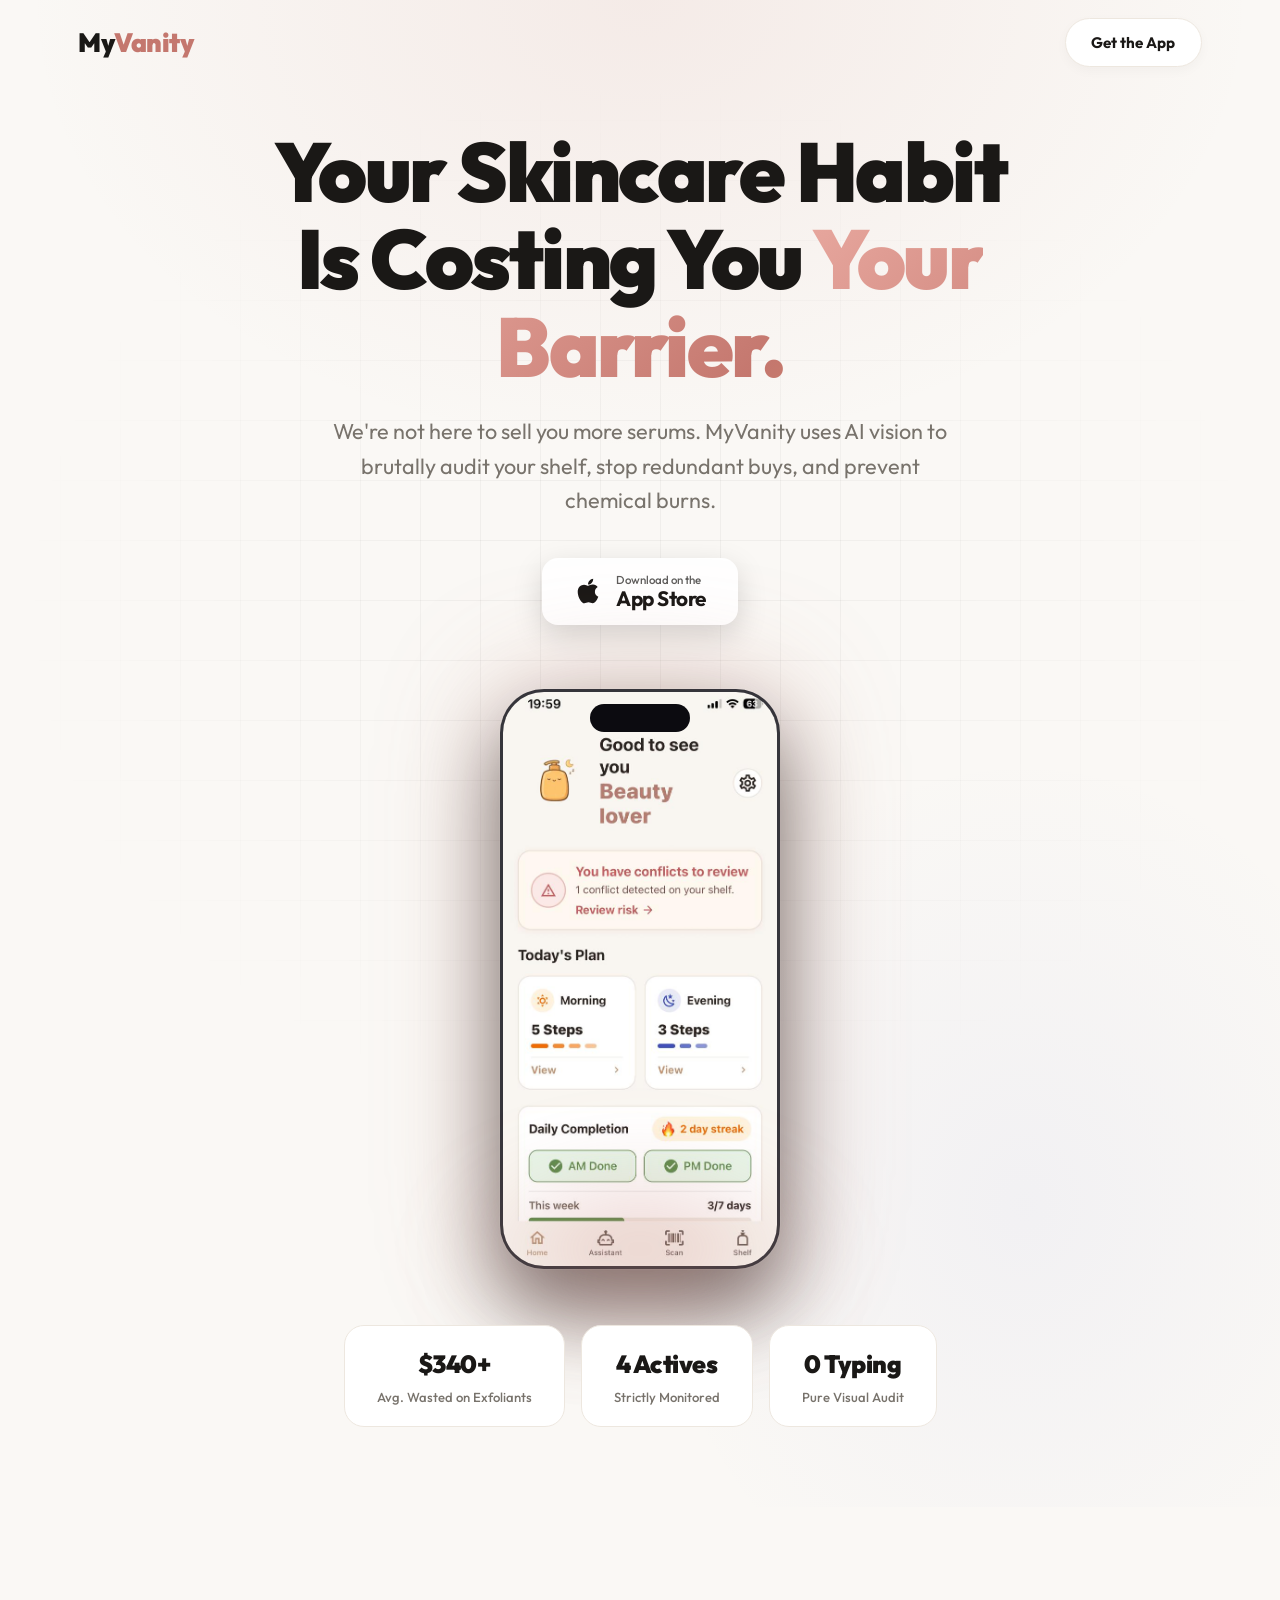
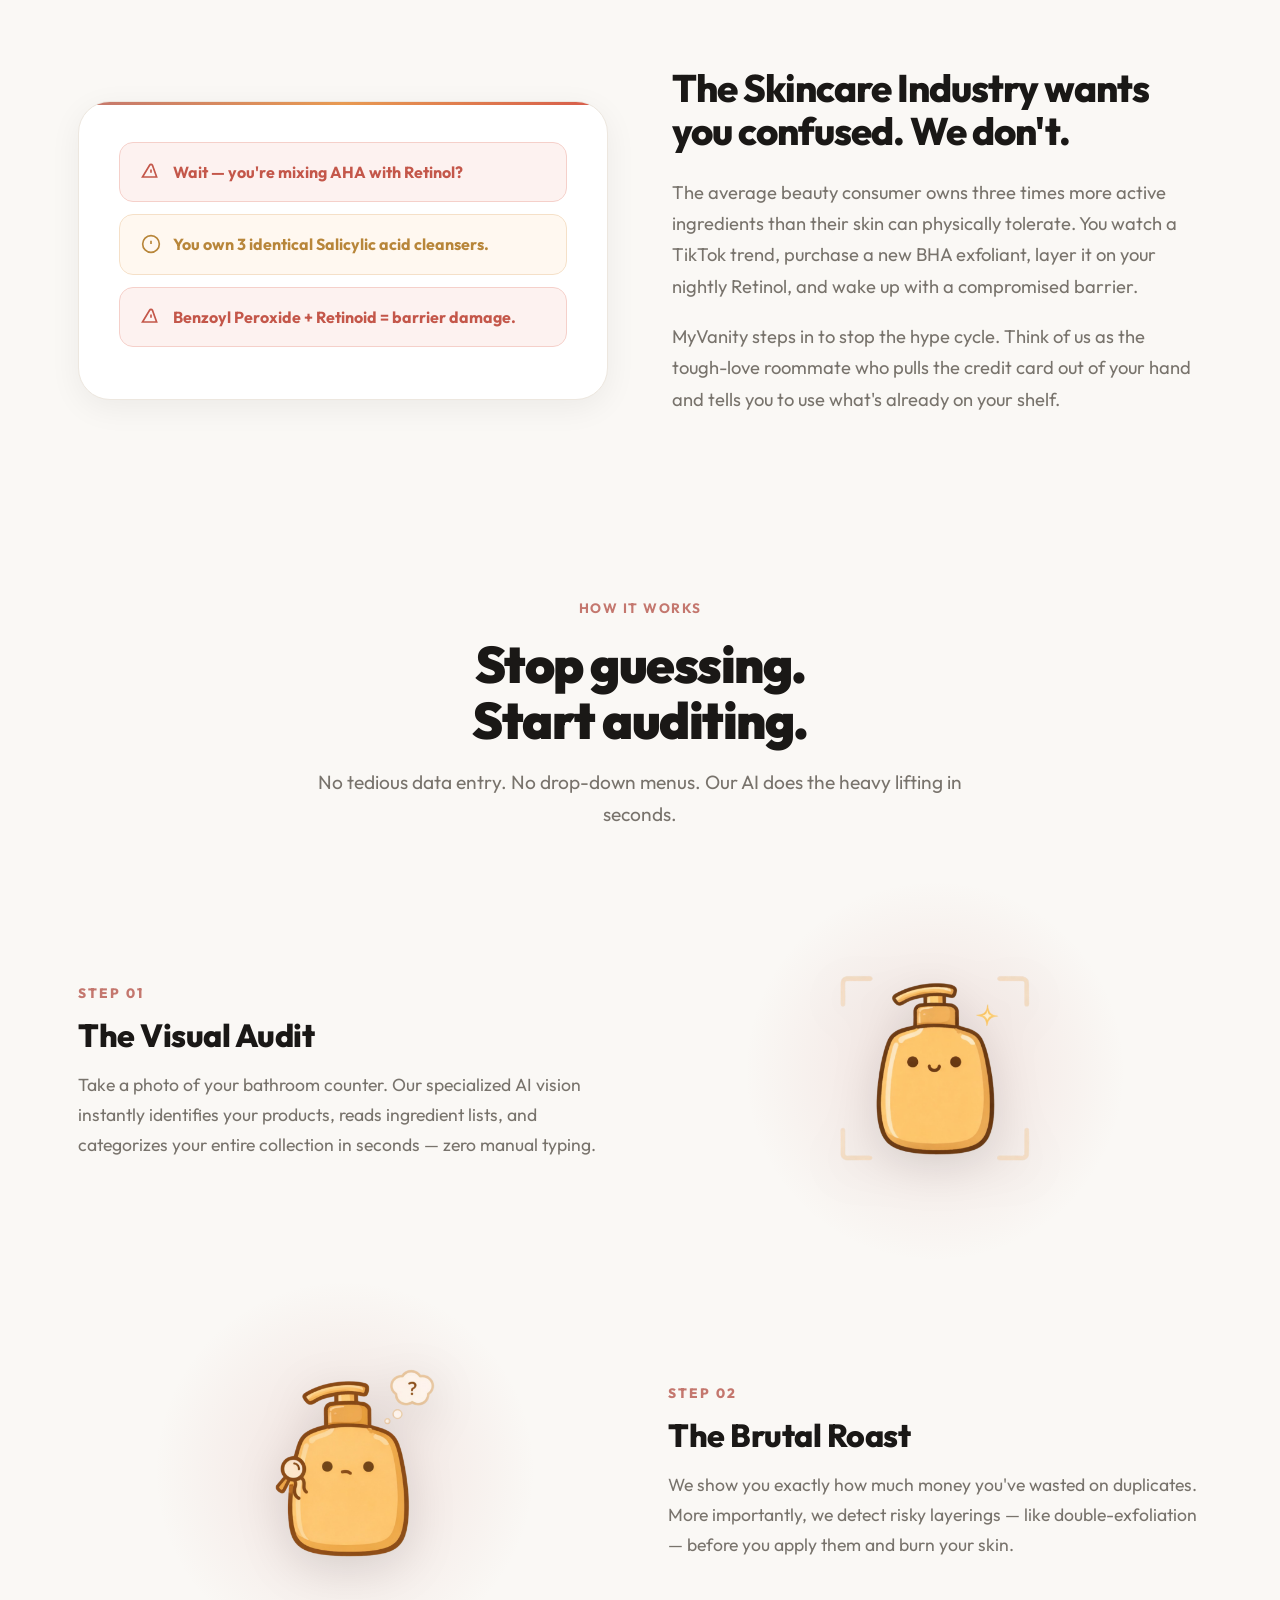
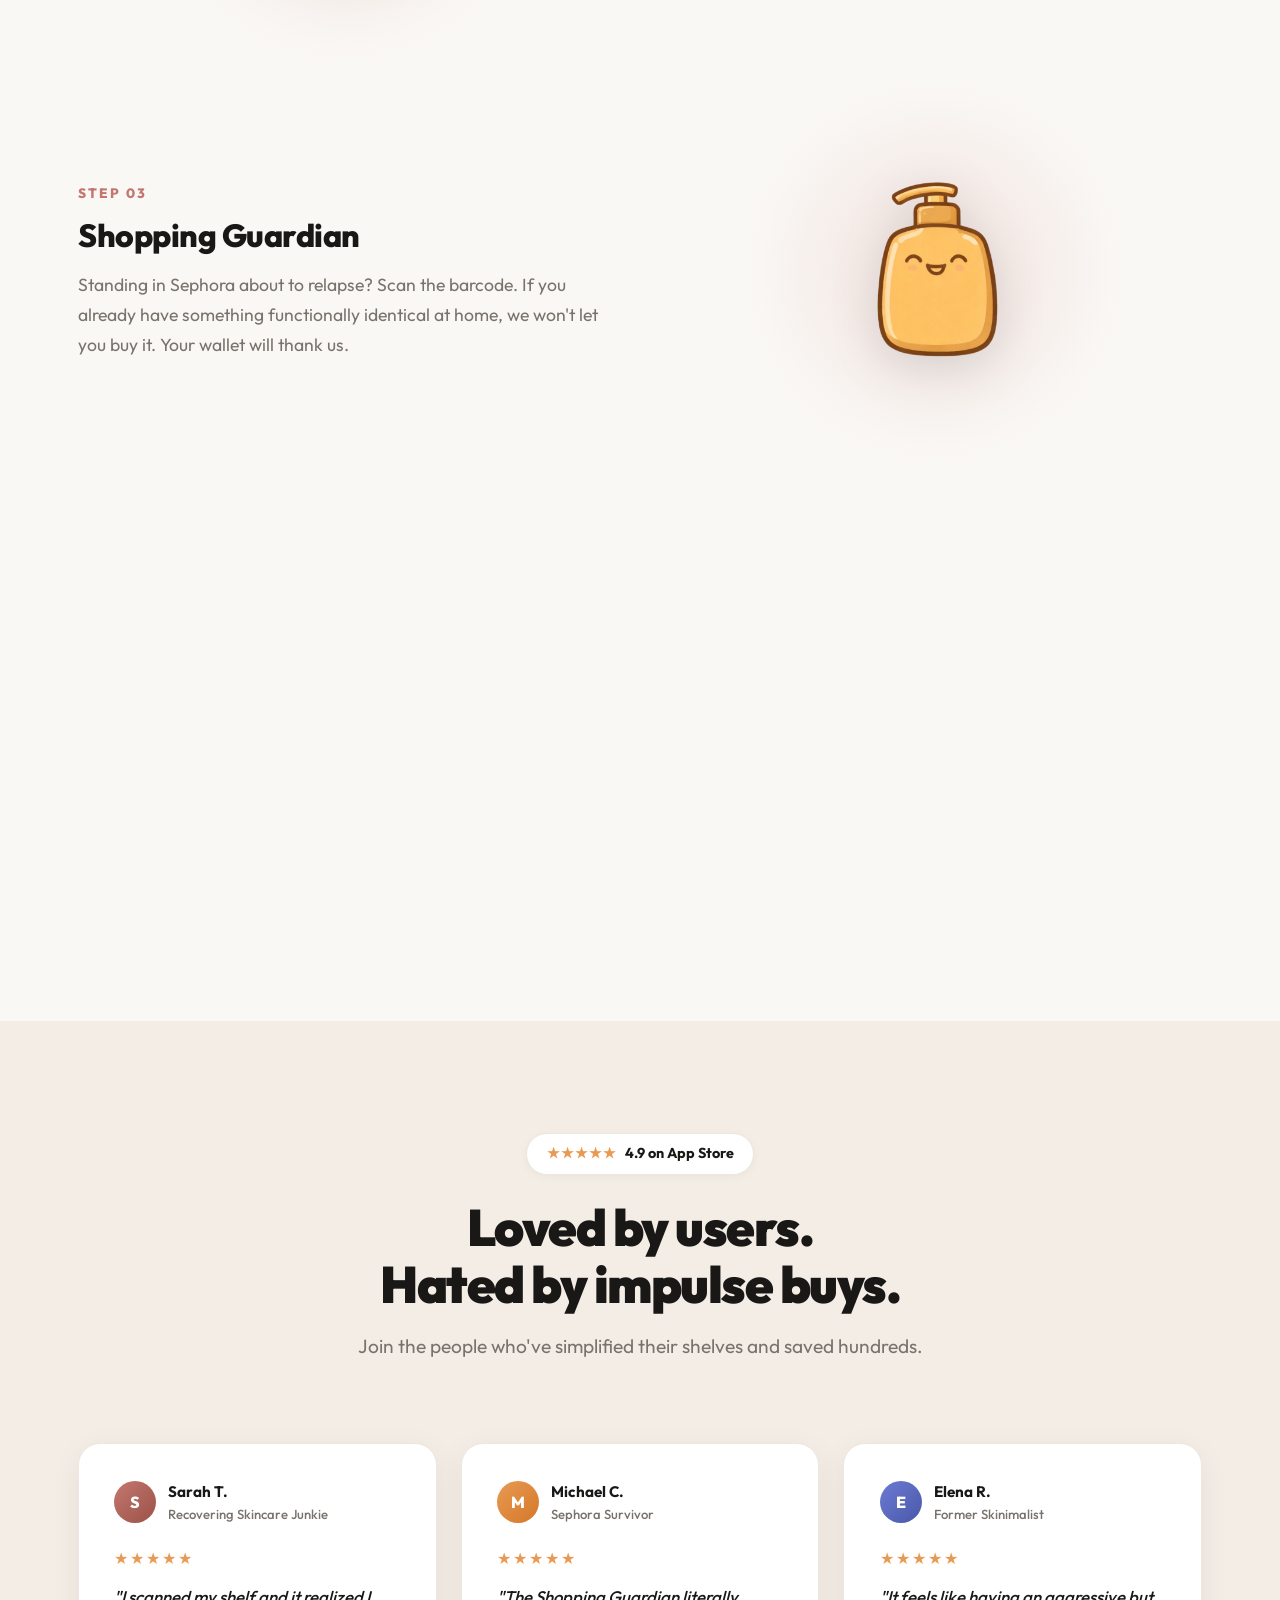
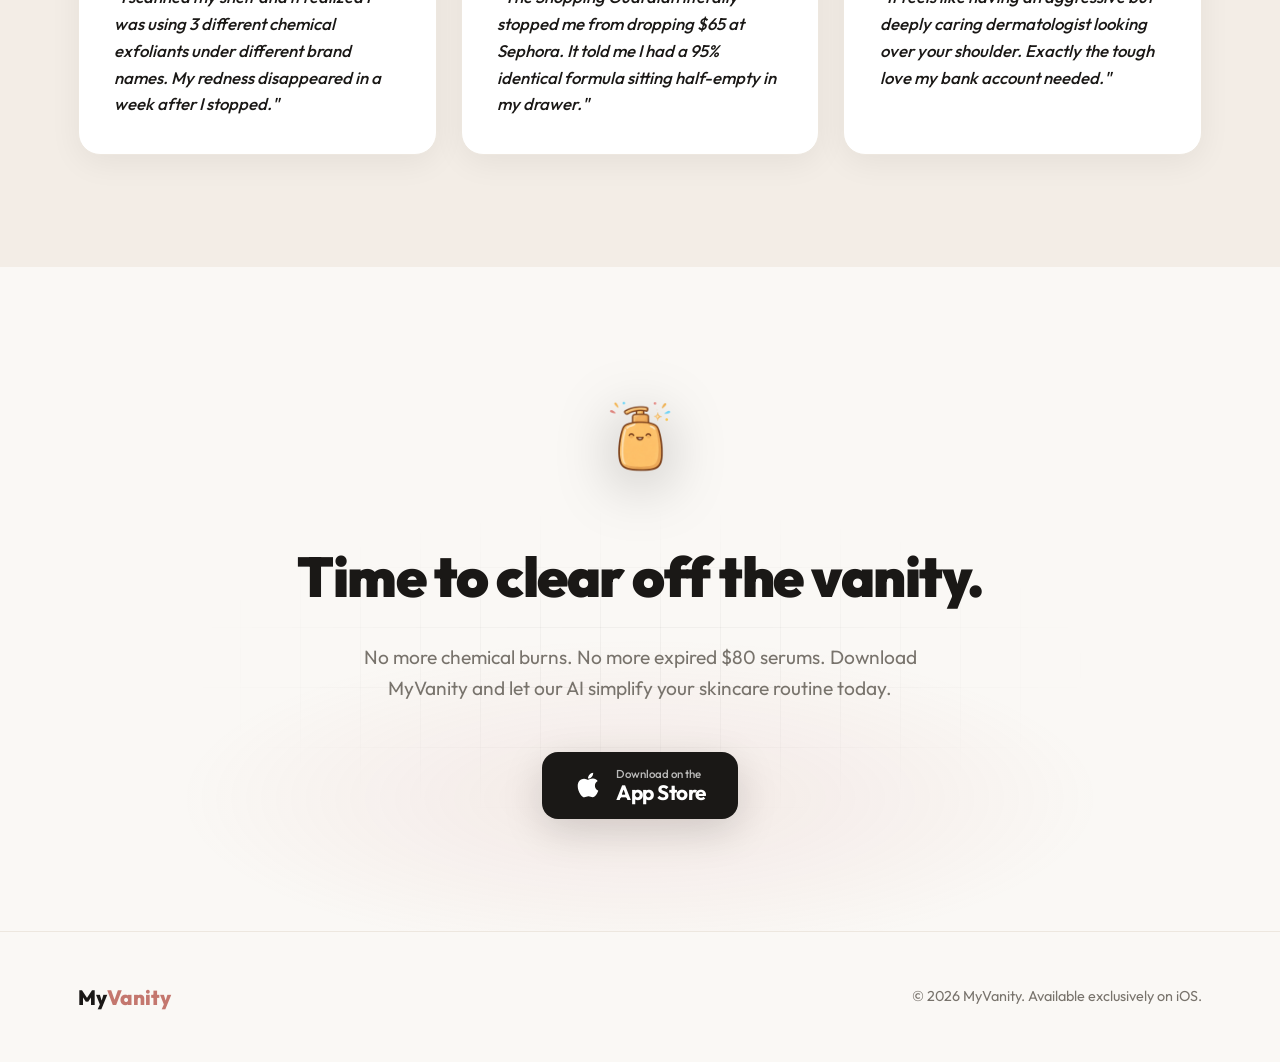
==== index.html @ e88c8fed "Initial landing page" ====
<!DOCTYPE html>
<html lang="en">

<head>
    <meta charset="UTF-8">
    <meta name="viewport" content="width=device-width, initial-scale=1.0">
    <title>MyVanity – Your Skincare Shelf Needs An Intervention</title>
    <meta name="description"
        content="MyVanity is the tough-love AI skincare assistant that audits your bathroom shelf, prevents risky chemical layering, and stops you from buying redundant products. Available on iOS.">

    <!-- Google Fonts -->
    <link rel="preconnect" href="https://fonts.googleapis.com">
    <link rel="preconnect" href="https://fonts.gstatic.com" crossorigin>
    <link href="https://fonts.googleapis.com/css2?family=Outfit:wght@400;500;600;700;800;900&display=swap"
        rel="stylesheet">

    <link rel="stylesheet" href="styles.css">
</head>

<body>

    <!-- ===== HEADER ===== -->
    <header id="site-header">
        <div class="container header-inner">
            <div class="logo">My<span>Vanity</span></div>
            <a href="#download" class="nav-cta">Get the App</a>
        </div>
    </header>

    <main>
        <!-- ===== HERO ===== -->
        <section class="hero-section" id="hero">
            <div class="container">
                <h1 class="hero-headline reveal reveal-delay-1">
                    Your Skincare Habit<br>Is Costing You <span class="gradient-text">Your Barrier.</span>
                </h1>

                <p class="hero-sub reveal reveal-delay-2">
                    We're not here to sell you more serums. MyVanity uses AI vision to brutally audit your shelf, stop
                    redundant buys, and prevent chemical burns.
                </p>

                <div class="reveal reveal-delay-3">
                    <a href="#download" class="app-store-btn" id="hero-download-btn">
                        <svg viewBox="0 0 384 512" width="28" height="28" xmlns="http://www.w3.org/2000/svg">
                            <path fill="currentColor"
                                d="M318.7 268.7c-.2-36.7 16.4-64.4 50-84.8-18.8-26.9-47.2-41.7-84.7-44.6-35.5-2.8-74.3 20.7-88.5 20.7-15 0-49.4-19.7-76.4-19.7C63.3 141.2 4 184.8 4 273.5q0 39.3 14.4 81.2c12.8 36.7 59 126.7 107.2 125.2 25.2-.6 43-17.9 75.8-17.9 31.8 0 48.3 17.9 76.4 17.9 48.6-.7 90.4-82.5 102.6-119.3-65.2-30.7-61.7-90-61.7-91.9zm-56.6-164.2c27.3-32.4 24.8-61.9 24-72.5-24.1 1.4-52 16.4-67.9 34.9-17.5 19.8-27.8 44.3-25.6 71.9 26.1 2 49.9-11.4 69.5-34.3z" />
                        </svg>
                        <div class="btn-text">
                            <span class="small">Download on the</span>
                            <span class="large">App Store</span>
                        </div>
                    </a>
                </div>

                <!-- Phone Mockup -->
                <div class="hero-visual reveal reveal-delay-4">
                    <div class="phone-mockup" style="padding:0; border-radius:44px; overflow:hidden;">
                        <img src="UI.png" alt="MyVanity App Screenshot"
                            style="width: 100%; height: 100%; object-fit: cover; display: block;">
                    </div>

                    <div class="phone-glow"></div>
                </div>

                <!-- Stats -->
                <div class="hero-stats">
                    <div class="stat-pill reveal">
                        <span class="stat-num" data-count="340">$0</span>
                        <span class="stat-label">Avg. Wasted on Exfoliants</span>
                    </div>
                    <div class="stat-pill reveal reveal-delay-1">
                        <span class="stat-num">4 Actives</span>
                        <span class="stat-label">Strictly Monitored</span>
                    </div>
                    <div class="stat-pill reveal reveal-delay-2">
                        <span class="stat-num">0 Typing</span>
                        <span class="stat-label">Pure Visual Audit</span>
                    </div>
                </div>
            </div>
        </section>

        <!-- ===== PROBLEM ===== -->
        <section class="problem-section">
            <div class="container">
                <div class="problem-grid">
                    <div class="problem-visual reveal">
                        <div class="conflict-alert danger">
                            <svg viewBox="0 0 24 24" width="20" height="20" fill="none" stroke="currentColor"
                                stroke-width="2">
                                <path d="M10.29 3.86L1.82 18h16.94L13.71 3.86a2 2 0 0 0-3.42 0z"></path>
                                <line x1="12" y1="9" x2="12" y2="13"></line>
                                <line x1="12" y1="17" x2="12.01" y2="17"></line>
                            </svg>
                            Wait — you're mixing AHA with Retinol?
                        </div>
                        <div class="conflict-alert warning">
                            <svg viewBox="0 0 24 24" width="20" height="20" fill="none" stroke="currentColor"
                                stroke-width="2">
                                <circle cx="12" cy="12" r="10"></circle>
                                <line x1="12" y1="8" x2="12" y2="12"></line>
                                <line x1="12" y1="16" x2="12.01" y2="16"></line>
                            </svg>
                            You own 3 identical Salicylic acid cleansers.
                        </div>
                        <div class="conflict-alert danger">
                            <svg viewBox="0 0 24 24" width="20" height="20" fill="none" stroke="currentColor"
                                stroke-width="2">
                                <path d="M10.29 3.86L1.82 18h16.94L13.71 3.86a2 2 0 0 0-3.42 0z"></path>
                                <line x1="12" y1="9" x2="12" y2="13"></line>
                                <line x1="12" y1="17" x2="12.01" y2="17"></line>
                            </svg>
                            Benzoyl Peroxide + Retinoid = barrier damage.
                        </div>

                    </div>
                    <div class="problem-text reveal reveal-delay-1">
                        <h3>The Skincare Industry wants you confused. We don't.</h3>
                        <p>The average beauty consumer owns three times more active ingredients than their skin can
                            physically tolerate. You watch a TikTok trend, purchase a new BHA exfoliant, layer it on
                            your nightly Retinol, and wake up with a compromised barrier.</p>
                        <p>MyVanity steps in to stop the hype cycle. Think of us as the tough-love roommate who pulls
                            the credit card out of your hand and tells you to use what's already on your shelf.</p>
                    </div>
                </div>
            </div>
        </section>

        <!-- ===== FEATURES ===== -->
        <section class="features-section" id="features">
            <div class="container">
                <div class="section-header reveal">
                    <div class="section-label">How It Works</div>
                    <h2 class="section-title">Stop guessing.<br>Start auditing.</h2>
                    <p class="section-subtitle">No tedious data entry. No drop-down menus. Our AI does the heavy lifting
                        in seconds.</p>
                </div>

                <!-- Feature 1 -->
                <div class="feature-row reveal">
                    <div class="feature-text">
                        <div class="feature-step">Step 01</div>
                        <h3 class="feature-title">The Visual Audit</h3>
                        <p class="feature-desc">Take a photo of your bathroom counter. Our specialized AI vision
                            instantly identifies your products, reads ingredient lists, and categorizes your entire
                            collection in seconds — zero manual typing.</p>
                    </div>
                    <div class="feature-visual">
                        <div class="feature-img-wrap">
                            <img src="bottle_scan.png" alt="Scanning products">
                        </div>
                    </div>
                </div>

                <!-- Feature 2 -->
                <div class="feature-row reverse reveal">
                    <div class="feature-text">
                        <div class="feature-step">Step 02</div>
                        <h3 class="feature-title">The Brutal Roast</h3>
                        <p class="feature-desc">We show you exactly how much money you've wasted on duplicates. More
                            importantly, we detect risky layerings — like double-exfoliation — before you apply them and
                            burn your skin.</p>
                    </div>
                    <div class="feature-visual">
                        <div class="feature-img-wrap">
                            <img src="bottle_thinking.png" alt="Shelf analysis">
                        </div>
                    </div>
                </div>

                <!-- Feature 3 -->
                <div class="feature-row reveal">
                    <div class="feature-text">
                        <div class="feature-step">Step 03</div>
                        <h3 class="feature-title">Shopping Guardian</h3>
                        <p class="feature-desc">Standing in Sephora about to relapse? Scan the barcode. If you already
                            have something functionally identical at home, we won't let you buy it. Your wallet will
                            thank us.</p>
                    </div>
                    <div class="feature-visual">
                        <div class="feature-img-wrap">
                            <img src="bottle_success.png" alt="Smart shopping">
                        </div>
                    </div>
                </div>
            </div>
        </section>

        <!-- ===== RISK ENGINE ===== -->
        <section class="risk-section">
            <div class="container risk-inner">
                <div class="risk-layout">
                    <div class="risk-text reveal">
                        <div class="section-label" style="color:var(--accent-light)">V1 Risk Engine</div>
                        <h2>We track the actives that actually matter.</h2>
                        <p>Most skincare apps try to track everything. We focus on the four high-risk categories that
                            carry real consequences when misused.</p>
                    </div>
                    <div class="reveal reveal-delay-1">
                        <ul class="risk-list">
                            <li><span class="dot retinoid"></span> Retinoids (The Gold Standard)</li>
                            <li><span class="dot aha"></span> AHA (Alpha Hydroxy Acids)</li>
                            <li><span class="dot bha"></span> BHA (Beta Hydroxy Acids)</li>
                            <li><span class="dot bp"></span> Benzoyl Peroxide</li>
                        </ul>
                    </div>
                </div>
            </div>
        </section>

        <!-- ===== SOCIAL PROOF ===== -->
        <section class="proof-section">
            <div class="container">
                <div class="section-header reveal">
                    <div class="rating-badge">
                        <span class="stars">★★★★★</span>
                        <span>4.9 on App Store</span>
                    </div>
                    <h2 class="section-title">Loved by users.<br>Hated by impulse buys.</h2>
                    <p class="section-subtitle">Join the people who've simplified their shelves and saved hundreds.</p>
                </div>
                <div class="review-grid">
                    <div class="review-card reveal">
                        <div class="review-header">
                            <div class="review-avatar"
                                style="background:linear-gradient(135deg, var(--color-retinoid), var(--accent-dark))">S
                            </div>
                            <div class="review-meta">
                                <span class="review-author">Sarah T.</span>
                                <span class="review-handle">Recovering Skincare Junkie</span>
                            </div>
                        </div>
                        <div class="review-stars">★★★★★</div>
                        <p class="review-text">"I scanned my shelf and it realized I was using 3 different chemical
                            exfoliants under different brand names. My redness disappeared in a week after I stopped."
                        </p>
                    </div>
                    <div class="review-card reveal reveal-delay-1">
                        <div class="review-header">
                            <div class="review-avatar"
                                style="background:linear-gradient(135deg, var(--color-aha), #D4782A)">M</div>
                            <div class="review-meta">
                                <span class="review-author">Michael C.</span>
                                <span class="review-handle">Sephora Survivor</span>
                            </div>
                        </div>
                        <div class="review-stars">★★★★★</div>
                        <p class="review-text">"The Shopping Guardian literally stopped me from dropping $65 at Sephora.
                            It told me I had a 95% identical formula sitting half-empty in my drawer."</p>
                    </div>
                    <div class="review-card reveal reveal-delay-2">
                        <div class="review-header">
                            <div class="review-avatar"
                                style="background:linear-gradient(135deg, var(--color-bha), #4A58A8)">E</div>
                            <div class="review-meta">
                                <span class="review-author">Elena R.</span>
                                <span class="review-handle">Former Skinimalist</span>
                            </div>
                        </div>
                        <div class="review-stars">★★★★★</div>
                        <p class="review-text">"It feels like having an aggressive but deeply caring dermatologist
                            looking over your shoulder. Exactly the tough love my bank account needed."</p>
                    </div>
                </div>
            </div>
        </section>

        <!-- ===== CTA ===== -->
        <section class="cta-section" id="download">
            <div class="container">
                <img src="bottle_celebration.png" alt="Celebrating mascot" class="cta-mascot reveal">

                <h2 class="cta-headline reveal reveal-delay-1">Time to clear off the vanity.</h2>
                <p class="cta-sub reveal reveal-delay-2">No more chemical burns. No more expired $80 serums. Download
                    MyVanity and let our AI simplify your skincare routine today.</p>

                <div class="cta-btn-wrap reveal reveal-delay-3">
                    <a href="#" class="app-store-btn cta-btn" id="cta-download-btn">
                        <svg viewBox="0 0 384 512" width="28" height="28" xmlns="http://www.w3.org/2000/svg">
                            <path fill="currentColor"
                                d="M318.7 268.7c-.2-36.7 16.4-64.4 50-84.8-18.8-26.9-47.2-41.7-84.7-44.6-35.5-2.8-74.3 20.7-88.5 20.7-15 0-49.4-19.7-76.4-19.7C63.3 141.2 4 184.8 4 273.5q0 39.3 14.4 81.2c12.8 36.7 59 126.7 107.2 125.2 25.2-.6 43-17.9 75.8-17.9 31.8 0 48.3 17.9 76.4 17.9 48.6-.7 90.4-82.5 102.6-119.3-65.2-30.7-61.7-90-61.7-91.9zm-56.6-164.2c27.3-32.4 24.8-61.9 24-72.5-24.1 1.4-52 16.4-67.9 34.9-17.5 19.8-27.8 44.3-25.6 71.9 26.1 2 49.9-11.4 69.5-34.3z" />
                        </svg>
                        <div class="btn-text">
                            <span class="small">Download on the</span>
                            <span class="large">App Store</span>
                        </div>
                    </a>
                </div>
            </div>
        </section>
    </main>

    <!-- ===== FOOTER ===== -->
    <footer>
        <div class="container footer-inner">
            <div class="footer-logo">My<span>Vanity</span></div>
            <p class="copyright">© 2026 MyVanity. Available exclusively on iOS.</p>
        </div>
    </footer>

    <script src="script.js"></script>
</body>

</html>
---- styles.css ----
/* ===================================================
   MyVanity Landing Page — Premium Redesign
   =================================================== */

/* ---------- Design Tokens ---------- */
:root {
    /* Light hero palette */
    --hero-bg: #FAF8F5;
    --hero-surface: #FFFFFF;
    --hero-border: #EDE7DF;
    --hero-text: #1A1816;
    --hero-muted: #78736C;

    /* Light content palette */
    --bg-light: #FAF8F5;
    --bg-warm: #F3EDE6;
    --surface: #FFFFFF;
    --surface-border: #EDE7DF;
    --surface-shadow: 0 8px 32px rgba(0,0,0,0.06);

    /* Text */
    --text-primary: #1A1816;
    --text-secondary: #78736C;

    /* Accent */
    --accent: #C4776E;
    --accent-light: #E8A89F;
    --accent-dark: #9A5249;
    --accent-glow: rgba(196,119,110,0.35);

    /* Active ingredient colors */
    --color-retinoid: #C4776E;
    --color-aha: #E89A52;
    --color-bha: #6C7BD4;
    --color-bp: #D65A4A;

    /* Type */
    --font: 'Outfit', -apple-system, BlinkMacSystemFont, sans-serif;
    --radius-sm: 14px;
    --radius-md: 22px;
    --radius-lg: 32px;
    --radius-xl: 40px;
}

/* ---------- Reset ---------- */
*,*::before,*::after { margin:0; padding:0; box-sizing:border-box; }

html { scroll-behavior: smooth; }

body {
    font-family: var(--font);
    color: var(--text-primary);
    line-height: 1.65;
    overflow-x: hidden;
    -webkit-font-smoothing: antialiased;
    -moz-osx-font-smoothing: grayscale;
    background: var(--hero-bg);
}

img { display:block; max-width:100%; }
a { text-decoration:none; color:inherit; }

.container {
    max-width: 1220px;
    margin: 0 auto;
    padding: 0 clamp(1.25rem, 4vw, 3rem);
}

/* ---------- Scroll-reveal utility ---------- */
.reveal {
    opacity: 0;
    transform: translateY(40px);
    transition: opacity 0.8s cubic-bezier(.16,1,.3,1), transform 0.8s cubic-bezier(.16,1,.3,1);
}
.reveal.visible {
    opacity: 1;
    transform: translateY(0);
}
.reveal-delay-1 { transition-delay: .1s; }
.reveal-delay-2 { transition-delay: .2s; }
.reveal-delay-3 { transition-delay: .3s; }
.reveal-delay-4 { transition-delay: .4s; }

/* ===================================================
   HEADER
   =================================================== */
header {
    position: fixed;
    top: 0; left: 0; width: 100%;
    z-index: 200;
    padding: 1.1rem 0;
    transition: background .4s ease, border-color .4s ease, box-shadow .4s ease;
    border-bottom: 1px solid transparent;
}
header.scrolled {
    background: rgba(250, 248, 245, 0.85);
    backdrop-filter: blur(18px) saturate(1.4);
    -webkit-backdrop-filter: blur(18px) saturate(1.4);
    border-bottom-color: var(--surface-border);
    box-shadow: 0 4px 30px rgba(0,0,0,0.05);
}
.header-inner {
    display: flex;
    justify-content: space-between;
    align-items: center;
}
.logo {
    font-size: 1.65rem;
    font-weight: 900;
    letter-spacing: -0.5px;
    color: var(--text-primary);
}
.logo span { color: var(--accent); }

.nav-cta {
    display: inline-flex;
    align-items: center;
    gap: 8px;
    padding: .7rem 1.6rem;
    border-radius: 30px;
    font-weight: 700;
    font-size: .95rem;
    background: #fff;
    border: 1px solid var(--surface-border);
    color: var(--text-primary);
    box-shadow: 0 4px 12px rgba(0,0,0,0.03);
    transition: all .3s ease;
}
.nav-cta:hover {
    background: var(--text-primary);
    border-color: var(--text-primary);
    transform: translateY(-2px);
    box-shadow: 0 8px 24px rgba(0,0,0,0.1);
    color: #fff;
}

/* ===================================================
   HERO
   =================================================== */
.hero-section {
    position: relative;
    min-height: 100vh;
    display: flex;
    flex-direction: column;
    align-items: center;
    justify-content: center;
    padding: 8rem 0 5rem;
    background:
        radial-gradient(ellipse 80% 50% at 50% 0%, rgba(196,119,110,0.10) 0%, transparent 60%),
        radial-gradient(ellipse 60% 60% at 80% 80%, rgba(108,123,212,0.06) 0%, transparent 50%),
        var(--hero-bg);
    overflow: hidden;
    text-align: center;
}

/* Subtle grid background */
.hero-section::before {
    content: '';
    position: absolute;
    inset: 0;
    background-image:
        linear-gradient(rgba(0,0,0,0.04) 1px, transparent 1px),
        linear-gradient(90deg, rgba(0,0,0,0.04) 1px, transparent 1px);
    background-size: 60px 60px;
    mask-image: radial-gradient(ellipse 70% 50% at 50% 40%, black 20%, transparent 70%);
    -webkit-mask-image: radial-gradient(ellipse 70% 50% at 50% 40%, black 20%, transparent 70%);
    pointer-events: none;
}

.hero-badge {
    display: inline-flex;
    align-items: center;
    gap: 8px;
    padding: .55rem 1.3rem;
    border-radius: 30px;
    font-size: .88rem;
    font-weight: 700;
    color: var(--accent-light);
    background: rgba(196,119,110,0.10);
    border: 1px solid rgba(196,119,110,0.18);
    margin-bottom: 2rem;
}
.hero-badge svg { flex-shrink: 0; }

.hero-headline {
    font-size: clamp(3rem, 6.5vw, 5.5rem);
    font-weight: 900;
    line-height: 1.05;
    letter-spacing: -2.5px;
    color: var(--hero-text);
    margin-bottom: 1.5rem;
    max-width: 800px;
    margin-inline: auto;
}

.gradient-text {
    background: linear-gradient(135deg, var(--accent-light) 0%, var(--accent) 50%, var(--color-aha) 100%);
    background-size: 200% auto;
    -webkit-background-clip: text;
    background-clip: text;
    -webkit-text-fill-color: transparent;
    animation: shimmer 4s ease-in-out infinite;
}
@keyframes shimmer {
    0%,100% { background-position: 0% center; }
    50% { background-position: 100% center; }
}

.hero-sub {
    font-size: clamp(1.1rem, 1.8vw, 1.35rem);
    color: var(--hero-muted);
    max-width: 620px;
    margin: 0 auto 2.5rem;
    line-height: 1.6;
}

/* App Store button */
.app-store-btn {
    display: inline-flex;
    align-items: center;
    gap: 14px;
    padding: 1rem 2rem;
    border-radius: 16px;
    font-family: var(--font);
    background: #fff;
    color: var(--text-primary);
    box-shadow: 0 10px 30px rgba(0,0,0,0.15);
    transition: all .35s cubic-bezier(.16,1,.3,1);
    position: relative;
    overflow: hidden;
}
.app-store-btn::after {
    content: '';
    position: absolute;
    inset: 0;
    background: linear-gradient(135deg, var(--accent), var(--accent-dark));
    opacity: 0;
    transition: opacity .35s ease;
    border-radius: inherit;
}
.app-store-btn:hover {
    transform: translateY(-3px) scale(1.03);
    box-shadow: 0 16px 40px rgba(196,119,110,0.3);
    color: #fff;
}
.app-store-btn:hover::after { opacity:1; }
.app-store-btn svg,
.app-store-btn .btn-text { position:relative; z-index:1; }
.app-store-btn:hover svg { color:#fff; }

.btn-text {
    display: flex;
    flex-direction: column;
    text-align: left;
}
.btn-text .small {
    font-size: .72rem;
    line-height: 1;
    margin-bottom: 3px;
    font-weight: 500;
    opacity: .7;
}
.btn-text .large {
    font-size: 1.3rem;
    font-weight: 700;
    line-height: 1;
    letter-spacing: -0.5px;
}

/* Hero phone mockup */
.hero-visual {
    position: relative;
    margin-top: 4rem;
    display: flex;
    justify-content: center;
}
.phone-mockup {
    width: 280px;
    height: 580px;
    border-radius: 44px;
    background: #1a1920;
    border: 3px solid rgba(255,255,255,0.12);
    box-shadow:
        0 0 0 1px rgba(255,255,255,0.06),
        0 40px 80px rgba(0,0,0,0.5),
        0 0 120px var(--accent-glow);
    position: relative;
    overflow: hidden;
    display: flex;
    align-items: center;
    justify-content: center;
}
.phone-mockup::before {
    content: '';
    position: absolute;
    top: 12px;
    left: 50%;
    transform: translateX(-50%);
    width: 100px;
    height: 28px;
    border-radius: 20px;
    background: #0C0B10;
    z-index: 10;
}
.phone-screen {
    width: 100%;
    height: 100%;
    border-radius: 41px;
    padding: 50px 18px 20px;
    background: linear-gradient(180deg, #1C1A22 0%, #12111A 100%);
    display: flex;
    flex-direction: column;
    align-items: center;
    gap: 14px;
}
.phone-screen-title {
    color: #fff;
    font-size: .82rem;
    font-weight: 700;
    opacity: .8;
    letter-spacing: .5px;
}
.phone-product-list {
    width: 100%;
    display: flex;
    flex-direction: column;
    gap: 8px;
}
.phone-product-item {
    display: flex;
    align-items: center;
    gap: 10px;
    padding: 10px 12px;
    border-radius: 12px;
    background: rgba(255,255,255,0.05);
    border: 1px solid rgba(255,255,255,0.06);
}
.phone-dot {
    width: 10px;
    height: 10px;
    border-radius: 50%;
    flex-shrink: 0;
}
.phone-product-name {
    font-size: .72rem;
    color: rgba(255,255,255,.7);
    font-weight: 500;
}
.phone-product-tag {
    margin-left: auto;
    font-size: .62rem;
    padding: 3px 8px;
    border-radius: 6px;
    font-weight: 700;
    text-transform: uppercase;
    letter-spacing: .5px;
}
.tag-danger {
    background: rgba(214,90,74,0.15);
    color: #F07060;
}
.tag-warning {
    background: rgba(232,154,82,0.15);
    color: #E89A52;
}
.tag-safe {
    background: rgba(92,180,100,0.15);
    color: #5CB464;
}

/* Floating mascot near phone */
.hero-mascot-float {
    position: absolute;
    right: -60px;
    bottom: 40px;
    width: 130px;
    animation: float-mascot 3.5s ease-in-out infinite;
    z-index: 5;
    filter: drop-shadow(0 10px 30px rgba(0,0,0,0.3));
}
@keyframes float-mascot {
    0%, 100% { transform: translateY(0) rotate(0deg); }
    50% { transform: translateY(-12px) rotate(2deg); }
}

/* Phone glow */
.phone-glow {
    position: absolute;
    width: 400px;
    height: 200px;
    bottom: -80px;
    left: 50%;
    transform: translateX(-50%);
    background: radial-gradient(ellipse, var(--accent-glow) 0%, transparent 70%);
    filter: blur(40px);
    pointer-events: none;
    z-index: 0;
}

/* Stats row */
.hero-stats {
    display: flex;
    gap: 1rem;
    margin-top: 3.5rem;
    justify-content: center;
    flex-wrap: wrap;
}
.stat-pill {
    display: flex;
    flex-direction: column;
    align-items: center;
    padding: 1.1rem 2rem;
    border-radius: 20px;
    background: var(--hero-surface);
    border: 1px solid var(--hero-border);
    backdrop-filter: blur(12px);
    min-width: 160px;
}
.stat-num {
    font-size: 1.55rem;
    font-weight: 900;
    color: var(--hero-text);
    letter-spacing: -0.5px;
}
.stat-label {
    font-size: .82rem;
    color: var(--hero-muted);
    font-weight: 500;
    margin-top: 2px;
}

/* Hero → Light transition */
.section-transition-dark {
    height: 120px;
    background: linear-gradient(180deg, var(--hero-bg) 0%, var(--bg-light) 100%);
}

/* ===================================================
   PROBLEM SECTION
   =================================================== */
.problem-section {
    background: var(--bg-light);
    padding: 10rem 0 8rem;
}
.problem-grid {
    display: grid;
    grid-template-columns: 1fr 1fr;
    gap: 4rem;
    align-items: center;
}
.problem-visual {
    position: relative;
    background: var(--surface);
    border: 1px solid var(--surface-border);
    border-radius: var(--radius-lg);
    padding: 2.5rem;
    box-shadow: var(--surface-shadow);
    overflow: hidden;
}
.problem-visual::before {
    content: '';
    position: absolute;
    top: 0; left: 0; right: 0;
    height: 3px;
    background: linear-gradient(90deg, var(--color-retinoid), var(--color-aha), var(--color-bp));
}

.conflict-alert {
    display: flex;
    align-items: center;
    gap: 12px;
    padding: 1rem 1.3rem;
    border-radius: 14px;
    font-size: 1rem;
    font-weight: 700;
    margin-bottom: .75rem;
    transition: transform .3s ease;
}
.conflict-alert.danger {
    background: #FDF2F0;
    border: 1px solid #F5D0CA;
    color: #C4574A;
}
.conflict-alert.warning {
    background: #FFF8F0;
    border: 1px solid #F5E0C8;
    color: #B8863A;
}
.conflict-alert svg { flex-shrink: 0; }

.problem-mascot {
    width: 90px;
    margin: 1.2rem auto 0;
    animation: float-mascot 4s ease-in-out infinite;
}

.problem-text h3 {
    font-size: 2.4rem;
    font-weight: 800;
    line-height: 1.12;
    letter-spacing: -1px;
    margin-bottom: 1.5rem;
}
.problem-text p {
    font-size: 1.15rem;
    color: var(--text-secondary);
    margin-bottom: 1.2rem;
    line-height: 1.7;
}

/* ===================================================
   FEATURES — Stacked Showcase
   =================================================== */
.features-section {
    background: var(--bg-light);
    padding: 2rem 0 6rem;
}
.section-label {
    display: inline-flex;
    align-items: center;
    gap: 8px;
    font-size: .85rem;
    font-weight: 700;
    text-transform: uppercase;
    letter-spacing: 1.5px;
    color: var(--accent);
    margin-bottom: 1rem;
}
.section-header {
    text-align: center;
    margin-bottom: 5rem;
    max-width: 700px;
    margin-inline: auto;
}
.section-title {
    font-size: clamp(2.2rem, 4vw, 3.2rem);
    font-weight: 900;
    letter-spacing: -1.5px;
    line-height: 1.1;
    margin-bottom: 1.2rem;
}
.section-subtitle {
    font-size: 1.2rem;
    color: var(--text-secondary);
}

.feature-row {
    display: grid;
    grid-template-columns: 1fr 1fr;
    gap: 3.5rem;
    align-items: center;
    margin-bottom: 5rem;
}
.feature-row:last-child { margin-bottom: 0; }
.feature-row.reverse .feature-visual { order: -1; }

.feature-visual {
    display: flex;
    justify-content: center;
    align-items: center;
    position: relative;
}
.feature-img-wrap {
    position: relative;
    width: 320px;
    height: 320px;
    display: flex;
    align-items: center;
    justify-content: center;
}
.feature-img-wrap::before {
    content: '';
    position: absolute;
    inset: -10%;
    border-radius: 50%;
    background: radial-gradient(circle, var(--accent-glow) 0%, transparent 70%);
    opacity: .5;
    animation: pulse-glow 3s ease-in-out infinite;
}
@keyframes pulse-glow {
    0%, 100% { transform: scale(1); opacity: .4; }
    50% { transform: scale(1.08); opacity: .7; }
}
.feature-img-wrap img {
    width: 100%;
    height: auto;
    position: relative;
    z-index: 2;
    filter: drop-shadow(0 12px 24px rgba(0,0,0,0.12));
    transition: transform .4s cubic-bezier(.16,1,.3,1);
}
.feature-row:hover .feature-img-wrap img {
    transform: scale(1.06) rotate(-3deg);
}

.feature-step {
    font-size: .85rem;
    font-weight: 800;
    color: var(--accent);
    text-transform: uppercase;
    letter-spacing: 2px;
    margin-bottom: .8rem;
}
.feature-title {
    font-size: 2rem;
    font-weight: 800;
    letter-spacing: -0.5px;
    margin-bottom: 1rem;
    line-height: 1.15;
}
.feature-desc {
    font-size: 1.1rem;
    color: var(--text-secondary);
    line-height: 1.7;
}

/* ===================================================
   RISK ENGINE — Full-Bleed Dark
   =================================================== */
.risk-section {
    background: var(--bg-light);
    position: relative;
    overflow: hidden;
}

/* Top gradient transition */
.section-transition-to-dark {
    height: 100px;
    background: linear-gradient(180deg, var(--bg-light) 0%, var(--text-primary) 100%);
}
.section-transition-to-light {
    height: 100px;
    background: linear-gradient(180deg, var(--text-primary) 0%, var(--bg-warm) 100%);
}

.risk-inner {
    padding: 6rem 0;
}
.risk-layout {
    display: grid;
    grid-template-columns: 1fr 1fr;
    gap: 4rem;
    align-items: center;
}

.risk-text h2 {
    font-size: clamp(2.2rem, 4vw, 3rem);
    font-weight: 900;
    letter-spacing: -1px;
    color: var(--text-primary);
    margin-bottom: 1.5rem;
    line-height: 1.1;
}
.risk-text p {
    color: var(--text-secondary);
    font-size: 1.15rem;
    line-height: 1.7;
    max-width: 480px;
}

.risk-list {
    list-style: none;
    display: flex;
    flex-direction: column;
    gap: .9rem;
}
.risk-list li {
    display: flex;
    align-items: center;
    gap: 16px;
    padding: 1.1rem 1.8rem;
    border-radius: 16px;
    background: #fff;
    border: 1px solid var(--surface-border);
    font-size: 1.05rem;
    font-weight: 600;
    color: var(--text-primary);
    transition: all .3s ease;
    box-shadow: 0 4px 12px rgba(0,0,0,0.02);
}
.risk-list li:hover {
    background: #fff;
    transform: translateX(6px);
    box-shadow: 0 8px 24px rgba(0,0,0,0.06);
}

.dot {
    width: 14px;
    height: 14px;
    border-radius: 50%;
    display: inline-block;
    position: relative;
    flex-shrink: 0;
}
.dot::after {
    content: '';
    position: absolute;
    inset: -4px;
    border-radius: 50%;
    opacity: .4;
    animation: dot-pulse 2.5s ease-in-out infinite;
}
@keyframes dot-pulse {
    0%, 100% { transform: scale(1); opacity: .3; }
    50% { transform: scale(1.5); opacity: .6; }
}
.dot.retinoid { background: var(--color-retinoid); }
.dot.retinoid::after { background: var(--color-retinoid); }
.dot.aha { background: var(--color-aha); }
.dot.aha::after { background: var(--color-aha); animation-delay: .4s; }
.dot.bha { background: var(--color-bha); }
.dot.bha::after { background: var(--color-bha); animation-delay: .8s; }
.dot.bp { background: var(--color-bp); }
.dot.bp::after { background: var(--color-bp); animation-delay: 1.2s; }

/* ===================================================
   SOCIAL PROOF
   =================================================== */
.proof-section {
    background: var(--bg-warm);
    padding: 7rem 0;
}
.rating-badge {
    display: inline-flex;
    align-items: center;
    gap: 8px;
    padding: .5rem 1.2rem;
    border-radius: 30px;
    background: var(--surface);
    border: 1px solid var(--surface-border);
    font-size: .9rem;
    font-weight: 700;
    color: var(--text-primary);
    margin-bottom: 1.5rem;
    box-shadow: 0 2px 8px rgba(0,0,0,0.04);
}
.rating-badge .stars { color: #E89A52; letter-spacing: 1px; }

.review-grid {
    display: grid;
    grid-template-columns: repeat(3, 1fr);
    gap: 1.5rem;
}
.review-card {
    background: var(--surface);
    border: 1px solid var(--surface-border);
    border-radius: var(--radius-md);
    padding: 2.2rem;
    box-shadow: var(--surface-shadow);
    transition: all .35s ease;
    position: relative;
    overflow: hidden;
}
.review-card::before {
    content: '';
    position: absolute;
    top: 0; left: 0; right: 0;
    height: 3px;
    border-radius: 22px 22px 0 0;
    opacity: 0;
    transition: opacity .3s ease;
}
.review-card:nth-child(1)::before { background: var(--color-retinoid); }
.review-card:nth-child(2)::before { background: var(--color-aha); }
.review-card:nth-child(3)::before { background: var(--color-bha); }
.review-card:hover {
    transform: translateY(-6px);
    box-shadow: 0 20px 50px rgba(0,0,0,0.08);
}
.review-card:hover::before { opacity: 1; }

.review-header {
    display: flex;
    align-items: center;
    gap: 12px;
    margin-bottom: 1.2rem;
}
.review-avatar {
    width: 42px;
    height: 42px;
    border-radius: 50%;
    display: flex;
    align-items: center;
    justify-content: center;
    font-size: 1rem;
    font-weight: 800;
    color: #fff;
    flex-shrink: 0;
}
.review-meta {
    display: flex;
    flex-direction: column;
}
.review-author {
    font-size: .95rem;
    font-weight: 700;
    color: var(--text-primary);
}
.review-handle {
    font-size: .82rem;
    color: var(--text-secondary);
    font-weight: 500;
}
.review-stars {
    color: #E89A52;
    font-size: 1rem;
    letter-spacing: 2px;
    margin-bottom: .8rem;
}
.review-text {
    font-size: 1.05rem;
    font-weight: 500;
    color: var(--text-primary);
    line-height: 1.6;
    font-style: italic;
}

/* ===================================================
   CTA — Cinematic Close
   =================================================== */
.cta-section {
    background:
        radial-gradient(ellipse 60% 40% at 50% 80%, rgba(196,119,110,0.12) 0%, transparent 60%),
        var(--hero-bg);
    padding: 7rem 0;
    text-align: center;
    position: relative;
    overflow: hidden;
}
/* Grid background */
.cta-section::before {
    content: '';
    position: absolute;
    inset: 0;
    background-image:
        linear-gradient(rgba(0,0,0,0.04) 1px, transparent 1px),
        linear-gradient(90deg, rgba(0,0,0,0.04) 1px, transparent 1px);
    background-size: 60px 60px;
    mask-image: radial-gradient(ellipse 60% 40% at 50% 60%, black 10%, transparent 60%);
    -webkit-mask-image: radial-gradient(ellipse 60% 40% at 50% 60%, black 10%, transparent 60%);
    pointer-events: none;
}

/* Transition into CTA */
.section-transition-to-cta {
    height: 100px;
    background: linear-gradient(180deg, var(--bg-warm) 0%, var(--hero-bg) 100%);
}

.cta-mascot {
    width: 120px;
    margin: 0 auto 2rem;
    animation: bounce-mascot 2.5s ease-in-out infinite;
    filter: drop-shadow(0 10px 30px rgba(0,0,0,0.3));
    position: relative;
    z-index: 1;
}
@keyframes bounce-mascot {
    0%, 100% { transform: translateY(0) scale(1); }
    30% { transform: translateY(-16px) scale(1.04); }
    50% { transform: translateY(-8px) scale(1.02); }
}

.cta-headline {
    font-size: clamp(2.2rem, 4.5vw, 3.5rem);
    font-weight: 900;
    letter-spacing: -1.5px;
    color: var(--text-primary);
    margin-bottom: 1.2rem;
    position: relative;
    z-index: 1;
}
.cta-sub {
    font-size: 1.2rem;
    color: var(--text-secondary);
    max-width: 560px;
    margin: 0 auto 3rem;
    line-height: 1.6;
    position: relative;
    z-index: 1;
}
.cta-btn-wrap {
    position: relative;
    z-index: 1;
}
.cta-btn {
    background: var(--text-primary);
    color: #fff;
    box-shadow: 0 12px 40px rgba(0,0,0,0.15);
}
.cta-btn:hover {
    box-shadow: 0 20px 50px rgba(0,0,0,0.25);
    background: #000;
    color: #fff;
}

/* ===================================================
   FOOTER
   =================================================== */
footer {
    background: transparent;
    border-top: 1px solid var(--surface-border);
    padding: 3rem 0;
}
.footer-inner {
    display: flex;
    justify-content: space-between;
    align-items: center;
}
.footer-logo {
    font-size: 1.3rem;
    font-weight: 800;
    color: var(--text-primary);
}
.footer-logo span { color: var(--accent); }
.copyright {
    color: var(--text-secondary);
    font-size: .9rem;
}

/* ===================================================
   RESPONSIVE
   =================================================== */
@media (max-width: 1024px) {
    .problem-grid,
    .feature-row,
    .risk-layout {
        grid-template-columns: 1fr;
        gap: 2.5rem;
    }
    .feature-row.reverse .feature-visual { order: 0; }
    .feature-visual { order: -1; }
    .feature-text { text-align: center; }
    .feature-step,
    .feature-title,
    .feature-desc { text-align: center; }
    .problem-text { text-align: center; }
    .problem-text h3 { font-size: 2rem; }
    .risk-text { text-align: center; }
    .risk-text p { margin-inline: auto; }
}

@media (max-width: 768px) {
    .review-grid {
        grid-template-columns: 1fr;
    }
    .hero-stats {
        flex-direction: column;
        align-items: center;
    }
    .stat-pill { width: 100%; max-width: 300px; }
    .phone-mockup {
        width: 240px;
        height: 500px;
    }
    .hero-mascot-float {
        width: 90px;
        right: -30px;
        bottom: 20px;
    }
    .section-transition-dark,
    .section-transition-to-dark,
    .section-transition-to-light,
    .section-transition-to-cta {
        height: 60px;
    }
}

@media (max-width: 500px) {
    .hero-headline { letter-spacing: -1.5px; }
    .phone-mockup {
        width: 220px;
        height: 460px;
        border-radius: 36px;
    }
    .phone-screen { border-radius: 33px; padding: 44px 14px 16px; }
    .phone-mockup::before { width: 80px; height: 24px; top: 10px; }
    .feature-img-wrap { width: 180px; height: 180px; }
    .cta-mascot { width: 90px; }
}
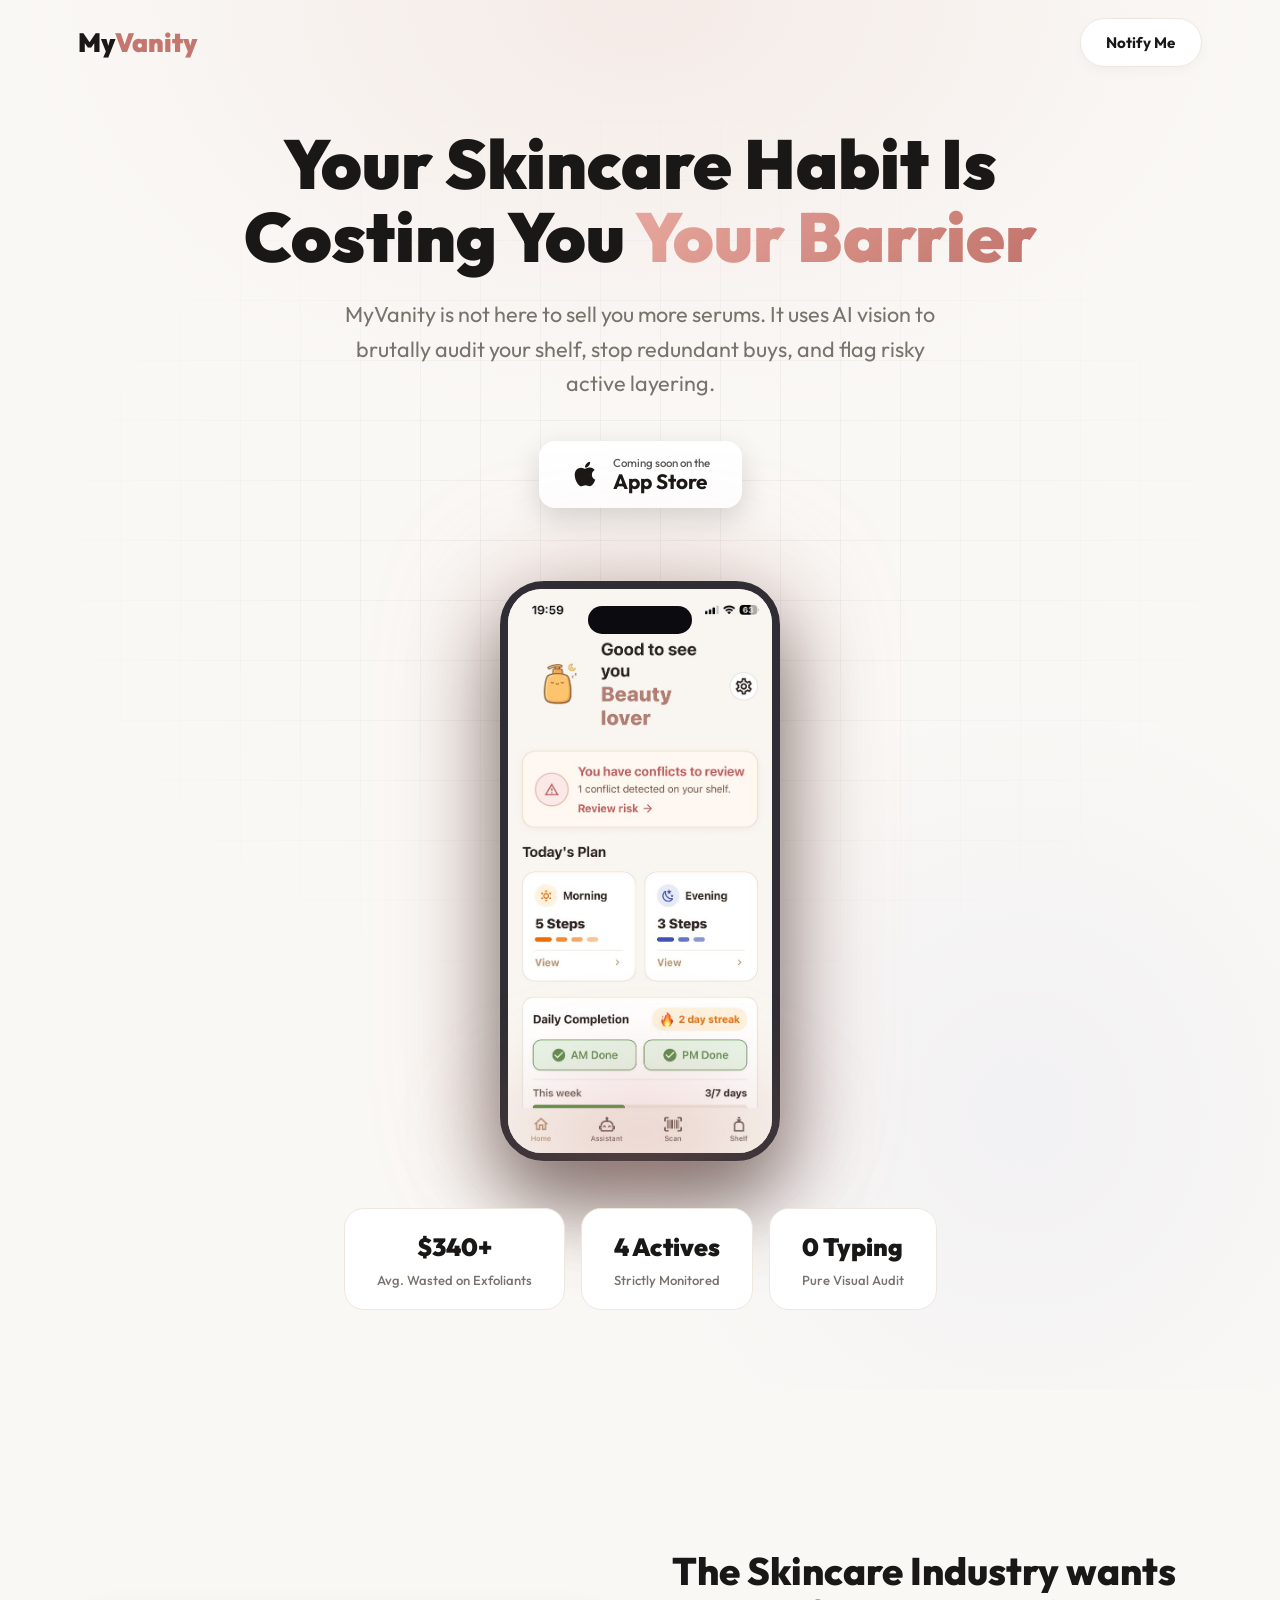
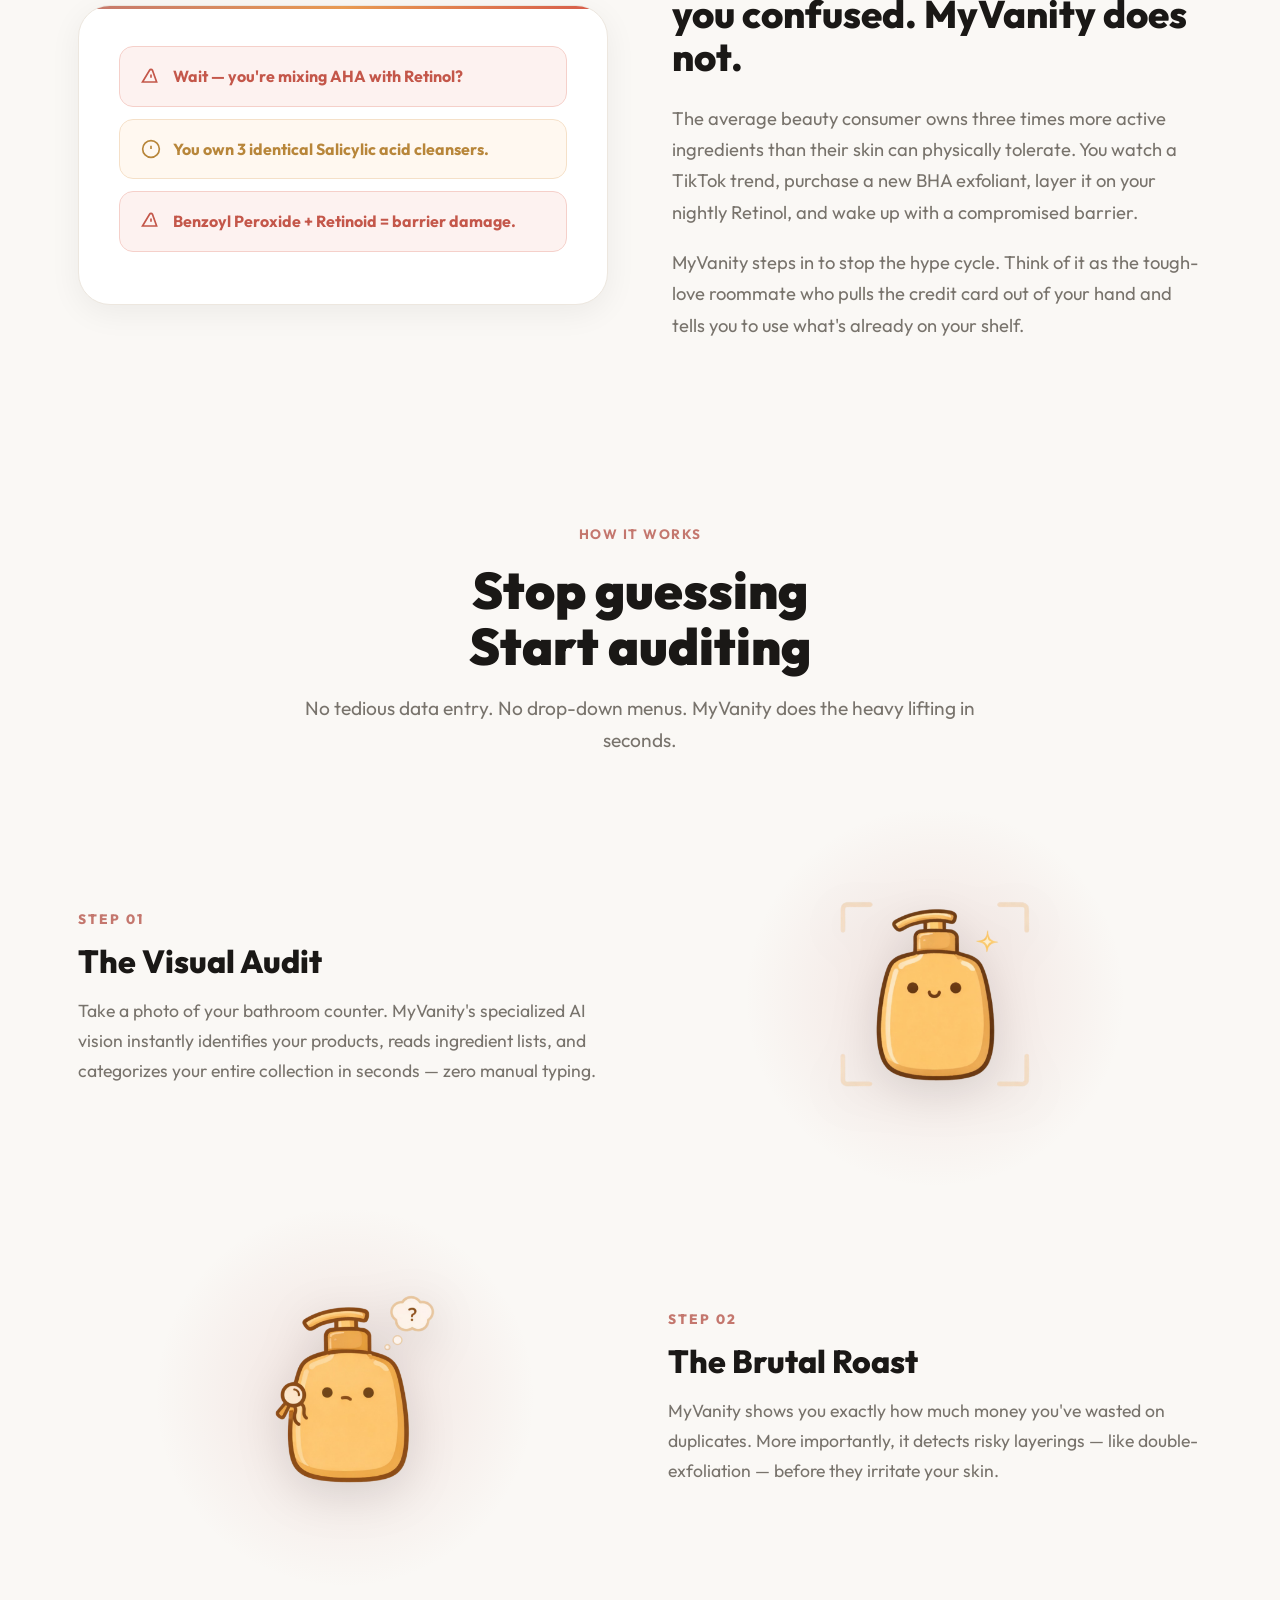
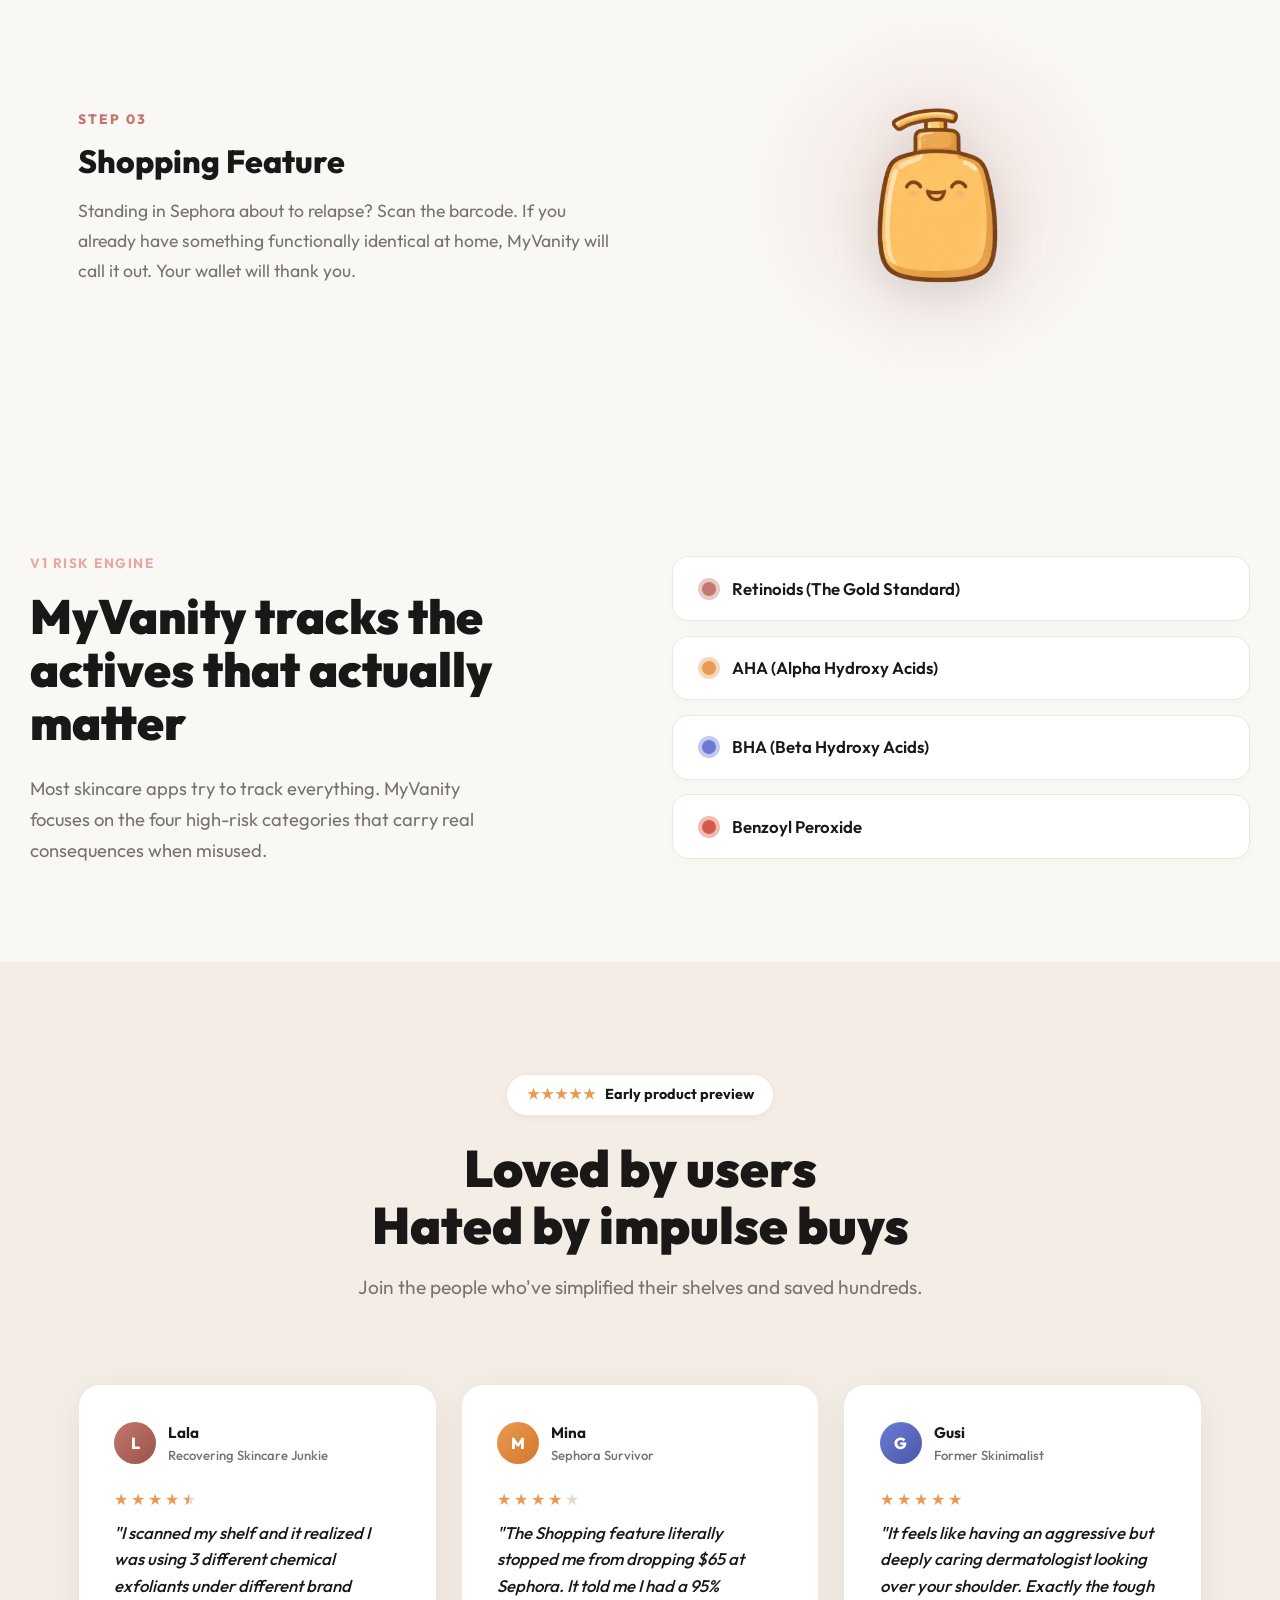
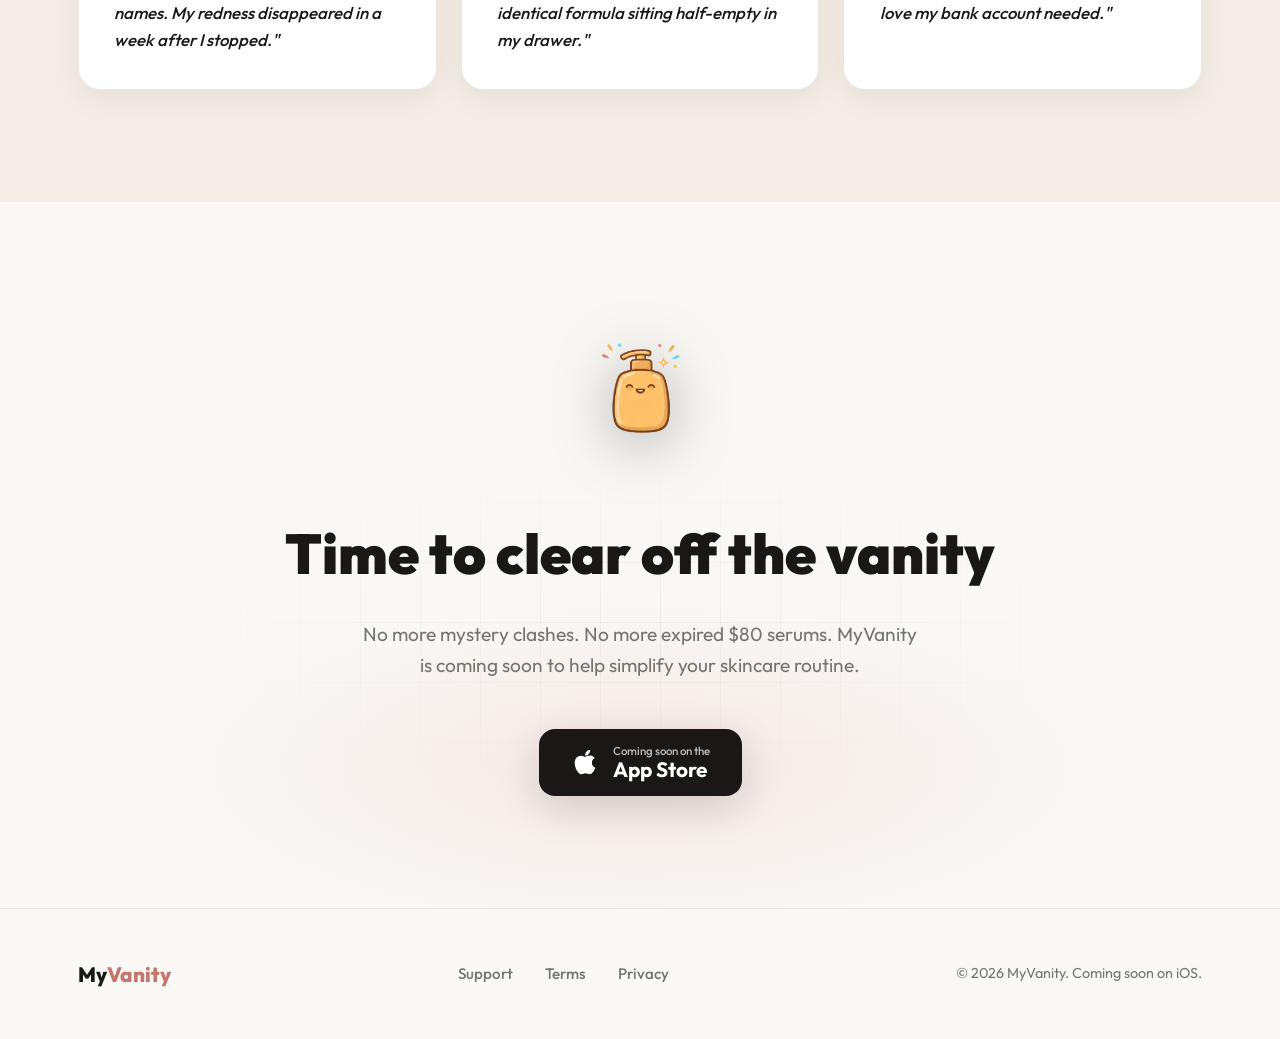
==== commit 49f25073: "Landing page 2" ====
--- a/index.html
+++ b/index.html
@@ -1,12 +1,13 @@
 <!DOCTYPE html>
-<html lang="en">
+<html lang="en" class="no-js">
 
 <head>
     <meta charset="UTF-8">
     <meta name="viewport" content="width=device-width, initial-scale=1.0">
     <title>MyVanity – Your Skincare Shelf Needs An Intervention</title>
     <meta name="description"
-        content="MyVanity is the tough-love AI skincare assistant that audits your bathroom shelf, prevents risky chemical layering, and stops you from buying redundant products. Available on iOS.">
+        content="MyVanity is the tough-love AI skincare assistant that audits your bathroom shelf, flags risky chemical layering, and stops you from buying redundant products. Coming soon on iOS.">
+    <script>document.documentElement.classList.remove('no-js');</script>
 
     <!-- Google Fonts -->
     <link rel="preconnect" href="https://fonts.googleapis.com">
@@ -23,7 +24,7 @@
     <header id="site-header">
         <div class="container header-inner">
             <div class="logo">My<span>Vanity</span></div>
-            <a href="#download" class="nav-cta">Get the App</a>
+            <a href="#download" class="nav-cta">Notify Me</a>
         </div>
     </header>
 
@@ -32,22 +33,23 @@
         <section class="hero-section" id="hero">
             <div class="container">
                 <h1 class="hero-headline reveal reveal-delay-1">
-                    Your Skincare Habit<br>Is Costing You <span class="gradient-text">Your Barrier.</span>
+                    Your Skincare Habit Is Costing You <span class="gradient-text">Your Barrier</span>
                 </h1>
 
                 <p class="hero-sub reveal reveal-delay-2">
-                    We're not here to sell you more serums. MyVanity uses AI vision to brutally audit your shelf, stop
-                    redundant buys, and prevent chemical burns.
+                    MyVanity is not here to sell you more serums. It uses AI vision to brutally audit your shelf, stop
+                    redundant buys, and flag risky active layering.
                 </p>
 
                 <div class="reveal reveal-delay-3">
-                    <a href="#download" class="app-store-btn" id="hero-download-btn">
+                    <a href="mailto:support@myvanityai.com?subject=MyVanity%20iOS%20Launch%20Notification"
+                        class="app-store-btn" id="hero-download-btn">
                         <svg viewBox="0 0 384 512" width="28" height="28" xmlns="http://www.w3.org/2000/svg">
                             <path fill="currentColor"
                                 d="M318.7 268.7c-.2-36.7 16.4-64.4 50-84.8-18.8-26.9-47.2-41.7-84.7-44.6-35.5-2.8-74.3 20.7-88.5 20.7-15 0-49.4-19.7-76.4-19.7C63.3 141.2 4 184.8 4 273.5q0 39.3 14.4 81.2c12.8 36.7 59 126.7 107.2 125.2 25.2-.6 43-17.9 75.8-17.9 31.8 0 48.3 17.9 76.4 17.9 48.6-.7 90.4-82.5 102.6-119.3-65.2-30.7-61.7-90-61.7-91.9zm-56.6-164.2c27.3-32.4 24.8-61.9 24-72.5-24.1 1.4-52 16.4-67.9 34.9-17.5 19.8-27.8 44.3-25.6 71.9 26.1 2 49.9-11.4 69.5-34.3z" />
                         </svg>
                         <div class="btn-text">
-                            <span class="small">Download on the</span>
+                            <span class="small">Coming soon on the</span>
                             <span class="large">App Store</span>
                         </div>
                     </a>
@@ -55,9 +57,8 @@
 
                 <!-- Phone Mockup -->
                 <div class="hero-visual reveal reveal-delay-4">
-                    <div class="phone-mockup" style="padding:0; border-radius:44px; overflow:hidden;">
-                        <img src="UI.png" alt="MyVanity App Screenshot"
-                            style="width: 100%; height: 100%; object-fit: cover; display: block;">
+                    <div class="phone-mockup" id="phone-mockup">
+                        <img src="UI.png" alt="MyVanity App Screenshot">
                     </div>
 
                     <div class="phone-glow"></div>
@@ -116,11 +117,11 @@
 
                     </div>
                     <div class="problem-text reveal reveal-delay-1">
-                        <h3>The Skincare Industry wants you confused. We don't.</h3>
+                        <h3>The Skincare Industry wants you confused. MyVanity does not.</h3>
                         <p>The average beauty consumer owns three times more active ingredients than their skin can
                             physically tolerate. You watch a TikTok trend, purchase a new BHA exfoliant, layer it on
                             your nightly Retinol, and wake up with a compromised barrier.</p>
-                        <p>MyVanity steps in to stop the hype cycle. Think of us as the tough-love roommate who pulls
+                        <p>MyVanity steps in to stop the hype cycle. Think of it as the tough-love roommate who pulls
                             the credit card out of your hand and tells you to use what's already on your shelf.</p>
                     </div>
                 </div>
@@ -132,8 +133,9 @@
             <div class="container">
                 <div class="section-header reveal">
                     <div class="section-label">How It Works</div>
-                    <h2 class="section-title">Stop guessing.<br>Start auditing.</h2>
-                    <p class="section-subtitle">No tedious data entry. No drop-down menus. Our AI does the heavy lifting
+                    <h2 class="section-title">Stop guessing<br>Start auditing</h2>
+                    <p class="section-subtitle">No tedious data entry. No drop-down menus. MyVanity does the heavy
+                        lifting
                         in seconds.</p>
                 </div>
 
@@ -142,7 +144,7 @@
                     <div class="feature-text">
                         <div class="feature-step">Step 01</div>
                         <h3 class="feature-title">The Visual Audit</h3>
-                        <p class="feature-desc">Take a photo of your bathroom counter. Our specialized AI vision
+                        <p class="feature-desc">Take a photo of your bathroom counter. MyVanity's specialized AI vision
                             instantly identifies your products, reads ingredient lists, and categorizes your entire
                             collection in seconds — zero manual typing.</p>
                     </div>
@@ -158,9 +160,10 @@
                     <div class="feature-text">
                         <div class="feature-step">Step 02</div>
                         <h3 class="feature-title">The Brutal Roast</h3>
-                        <p class="feature-desc">We show you exactly how much money you've wasted on duplicates. More
-                            importantly, we detect risky layerings — like double-exfoliation — before you apply them and
-                            burn your skin.</p>
+                        <p class="feature-desc">MyVanity shows you exactly how much money you've wasted on duplicates.
+                            More
+                            importantly, it detects risky layerings — like double-exfoliation — before they irritate
+                            your skin.</p>
                     </div>
                     <div class="feature-visual">
                         <div class="feature-img-wrap">
@@ -173,10 +176,10 @@
                 <div class="feature-row reveal">
                     <div class="feature-text">
                         <div class="feature-step">Step 03</div>
-                        <h3 class="feature-title">Shopping Guardian</h3>
+                        <h3 class="feature-title">Shopping Feature</h3>
                         <p class="feature-desc">Standing in Sephora about to relapse? Scan the barcode. If you already
-                            have something functionally identical at home, we won't let you buy it. Your wallet will
-                            thank us.</p>
+                            have something functionally identical at home, MyVanity will call it out. Your wallet will
+                            thank you.</p>
                     </div>
                     <div class="feature-visual">
                         <div class="feature-img-wrap">
@@ -193,8 +196,9 @@
                 <div class="risk-layout">
                     <div class="risk-text reveal">
                         <div class="section-label" style="color:var(--accent-light)">V1 Risk Engine</div>
-                        <h2>We track the actives that actually matter.</h2>
-                        <p>Most skincare apps try to track everything. We focus on the four high-risk categories that
+                        <h2>MyVanity tracks the actives that actually matter</h2>
+                        <p>Most skincare apps try to track everything. MyVanity focuses on the four high-risk categories
+                            that
                             carry real consequences when misused.</p>
                     </div>
                     <div class="reveal reveal-delay-1">
@@ -215,23 +219,29 @@
                 <div class="section-header reveal">
                     <div class="rating-badge">
                         <span class="stars">★★★★★</span>
-                        <span>4.9 on App Store</span>
-                    </div>
-                    <h2 class="section-title">Loved by users.<br>Hated by impulse buys.</h2>
+                        <span>Early product preview</span>
+                    </div>
+                    <h2 class="section-title">Loved by users<br>Hated by impulse buys</h2>
                     <p class="section-subtitle">Join the people who've simplified their shelves and saved hundreds.</p>
                 </div>
                 <div class="review-grid">
                     <div class="review-card reveal">
                         <div class="review-header">
                             <div class="review-avatar"
-                                style="background:linear-gradient(135deg, var(--color-retinoid), var(--accent-dark))">S
+                                style="background:linear-gradient(135deg, var(--color-retinoid), var(--accent-dark))">L
                             </div>
                             <div class="review-meta">
-                                <span class="review-author">Sarah T.</span>
+                                <span class="review-author">Lala</span>
                                 <span class="review-handle">Recovering Skincare Junkie</span>
                             </div>
                         </div>
-                        <div class="review-stars">★★★★★</div>
+                        <div class="review-stars" aria-label="4.5 out of 5 stars">
+                            <span class="star full">★</span>
+                            <span class="star full">★</span>
+                            <span class="star full">★</span>
+                            <span class="star full">★</span>
+                            <span class="star half">★</span>
+                        </div>
                         <p class="review-text">"I scanned my shelf and it realized I was using 3 different chemical
                             exfoliants under different brand names. My redness disappeared in a week after I stopped."
                         </p>
@@ -241,24 +251,36 @@
                             <div class="review-avatar"
                                 style="background:linear-gradient(135deg, var(--color-aha), #D4782A)">M</div>
                             <div class="review-meta">
-                                <span class="review-author">Michael C.</span>
+                                <span class="review-author">Mina</span>
                                 <span class="review-handle">Sephora Survivor</span>
                             </div>
                         </div>
-                        <div class="review-stars">★★★★★</div>
-                        <p class="review-text">"The Shopping Guardian literally stopped me from dropping $65 at Sephora.
+                        <div class="review-stars" aria-label="4 out of 5 stars">
+                            <span class="star full">★</span>
+                            <span class="star full">★</span>
+                            <span class="star full">★</span>
+                            <span class="star full">★</span>
+                            <span class="star empty">★</span>
+                        </div>
+                        <p class="review-text">"The Shopping feature literally stopped me from dropping $65 at Sephora.
                             It told me I had a 95% identical formula sitting half-empty in my drawer."</p>
                     </div>
                     <div class="review-card reveal reveal-delay-2">
                         <div class="review-header">
                             <div class="review-avatar"
-                                style="background:linear-gradient(135deg, var(--color-bha), #4A58A8)">E</div>
+                                style="background:linear-gradient(135deg, var(--color-bha), #4A58A8)">G</div>
                             <div class="review-meta">
-                                <span class="review-author">Elena R.</span>
+                                <span class="review-author">Gusi</span>
                                 <span class="review-handle">Former Skinimalist</span>
                             </div>
                         </div>
-                        <div class="review-stars">★★★★★</div>
+                        <div class="review-stars" aria-label="5 out of 5 stars">
+                            <span class="star full">★</span>
+                            <span class="star full">★</span>
+                            <span class="star full">★</span>
+                            <span class="star full">★</span>
+                            <span class="star full">★</span>
+                        </div>
                         <p class="review-text">"It feels like having an aggressive but deeply caring dermatologist
                             looking over your shoulder. Exactly the tough love my bank account needed."</p>
                     </div>
@@ -271,18 +293,19 @@
             <div class="container">
                 <img src="bottle_celebration.png" alt="Celebrating mascot" class="cta-mascot reveal">
 
-                <h2 class="cta-headline reveal reveal-delay-1">Time to clear off the vanity.</h2>
-                <p class="cta-sub reveal reveal-delay-2">No more chemical burns. No more expired $80 serums. Download
-                    MyVanity and let our AI simplify your skincare routine today.</p>
+                <h2 class="cta-headline reveal reveal-delay-1">Time to clear off the vanity</h2>
+                <p class="cta-sub reveal reveal-delay-2">No more mystery clashes. No more expired $80 serums. MyVanity
+                    is coming soon to help simplify your skincare routine.</p>
 
                 <div class="cta-btn-wrap reveal reveal-delay-3">
-                    <a href="#" class="app-store-btn cta-btn" id="cta-download-btn">
+                    <a href="mailto:support@myvanityai.com?subject=MyVanity%20iOS%20Launch%20Notification"
+                        class="app-store-btn cta-btn" id="cta-download-btn">
                         <svg viewBox="0 0 384 512" width="28" height="28" xmlns="http://www.w3.org/2000/svg">
                             <path fill="currentColor"
                                 d="M318.7 268.7c-.2-36.7 16.4-64.4 50-84.8-18.8-26.9-47.2-41.7-84.7-44.6-35.5-2.8-74.3 20.7-88.5 20.7-15 0-49.4-19.7-76.4-19.7C63.3 141.2 4 184.8 4 273.5q0 39.3 14.4 81.2c12.8 36.7 59 126.7 107.2 125.2 25.2-.6 43-17.9 75.8-17.9 31.8 0 48.3 17.9 76.4 17.9 48.6-.7 90.4-82.5 102.6-119.3-65.2-30.7-61.7-90-61.7-91.9zm-56.6-164.2c27.3-32.4 24.8-61.9 24-72.5-24.1 1.4-52 16.4-67.9 34.9-17.5 19.8-27.8 44.3-25.6 71.9 26.1 2 49.9-11.4 69.5-34.3z" />
                         </svg>
                         <div class="btn-text">
-                            <span class="small">Download on the</span>
+                            <span class="small">Coming soon on the</span>
                             <span class="large">App Store</span>
                         </div>
                     </a>
@@ -295,11 +318,16 @@
     <footer>
         <div class="container footer-inner">
             <div class="footer-logo">My<span>Vanity</span></div>
-            <p class="copyright">© 2026 MyVanity. Available exclusively on iOS.</p>
+            <div class="footer-links">
+                <a href="support.html">Support</a>
+                <a href="terms.html">Terms</a>
+                <a href="privacy-policy.html">Privacy</a>
+            </div>
+            <p class="copyright">© 2026 MyVanity. Coming soon on iOS.</p>
         </div>
     </footer>
 
     <script src="script.js"></script>
 </body>
 
-</html>+</html>
--- a/styles.css
+++ b/styles.css
@@ -16,7 +16,7 @@
     --bg-warm: #F3EDE6;
     --surface: #FFFFFF;
     --surface-border: #EDE7DF;
-    --surface-shadow: 0 8px 32px rgba(0,0,0,0.06);
+    --surface-shadow: 0 8px 32px rgba(0, 0, 0, 0.06);
 
     /* Text */
     --text-primary: #1A1816;
@@ -26,7 +26,7 @@
     --accent: #C4776E;
     --accent-light: #E8A89F;
     --accent-dark: #9A5249;
-    --accent-glow: rgba(196,119,110,0.35);
+    --accent-glow: rgba(196, 119, 110, 0.35);
 
     /* Active ingredient colors */
     --color-retinoid: #C4776E;
@@ -43,9 +43,17 @@
 }
 
 /* ---------- Reset ---------- */
-*,*::before,*::after { margin:0; padding:0; box-sizing:border-box; }
-
-html { scroll-behavior: smooth; }
+*,
+*::before,
+*::after {
+    margin: 0;
+    padding: 0;
+    box-sizing: border-box;
+}
+
+html {
+    scroll-behavior: smooth;
+}
 
 body {
     font-family: var(--font);
@@ -57,8 +65,15 @@
     background: var(--hero-bg);
 }
 
-img { display:block; max-width:100%; }
-a { text-decoration:none; color:inherit; }
+img {
+    display: block;
+    max-width: 100%;
+}
+
+a {
+    text-decoration: none;
+    color: inherit;
+}
 
 .container {
     max-width: 1220px;
@@ -70,47 +85,75 @@
 .reveal {
     opacity: 0;
     transform: translateY(40px);
-    transition: opacity 0.8s cubic-bezier(.16,1,.3,1), transform 0.8s cubic-bezier(.16,1,.3,1);
-}
+    transition: opacity 0.8s cubic-bezier(.16, 1, .3, 1), transform 0.8s cubic-bezier(.16, 1, .3, 1);
+}
+
 .reveal.visible {
     opacity: 1;
     transform: translateY(0);
 }
-.reveal-delay-1 { transition-delay: .1s; }
-.reveal-delay-2 { transition-delay: .2s; }
-.reveal-delay-3 { transition-delay: .3s; }
-.reveal-delay-4 { transition-delay: .4s; }
+
+.no-js .reveal {
+    opacity: 1;
+    transform: none;
+}
+
+.reveal-delay-1 {
+    transition-delay: .1s;
+}
+
+.reveal-delay-2 {
+    transition-delay: .2s;
+}
+
+.reveal-delay-3 {
+    transition-delay: .3s;
+}
+
+.reveal-delay-4 {
+    transition-delay: .4s;
+}
 
 /* ===================================================
    HEADER
    =================================================== */
 header {
     position: fixed;
-    top: 0; left: 0; width: 100%;
+    top: 0;
+    left: 0;
+    width: 100%;
     z-index: 200;
     padding: 1.1rem 0;
     transition: background .4s ease, border-color .4s ease, box-shadow .4s ease;
     border-bottom: 1px solid transparent;
 }
+
 header.scrolled {
     background: rgba(250, 248, 245, 0.85);
     backdrop-filter: blur(18px) saturate(1.4);
     -webkit-backdrop-filter: blur(18px) saturate(1.4);
     border-bottom-color: var(--surface-border);
-    box-shadow: 0 4px 30px rgba(0,0,0,0.05);
-}
+    box-shadow: 0 4px 30px rgba(0, 0, 0, 0.05);
+}
+
 .header-inner {
     display: flex;
     justify-content: space-between;
     align-items: center;
-}
+    gap: 1rem;
+    min-width: 0;
+}
+
 .logo {
     font-size: 1.65rem;
     font-weight: 900;
-    letter-spacing: -0.5px;
+    letter-spacing: 0;
     color: var(--text-primary);
 }
-.logo span { color: var(--accent); }
+
+.logo span {
+    color: var(--accent);
+}
 
 .nav-cta {
     display: inline-flex;
@@ -123,14 +166,16 @@
     background: #fff;
     border: 1px solid var(--surface-border);
     color: var(--text-primary);
-    box-shadow: 0 4px 12px rgba(0,0,0,0.03);
+    box-shadow: 0 4px 12px rgba(0, 0, 0, 0.03);
     transition: all .3s ease;
-}
+    flex-shrink: 0;
+}
+
 .nav-cta:hover {
     background: var(--text-primary);
     border-color: var(--text-primary);
     transform: translateY(-2px);
-    box-shadow: 0 8px 24px rgba(0,0,0,0.1);
+    box-shadow: 0 8px 24px rgba(0, 0, 0, 0.1);
     color: #fff;
 }
 
@@ -146,11 +191,17 @@
     justify-content: center;
     padding: 8rem 0 5rem;
     background:
-        radial-gradient(ellipse 80% 50% at 50% 0%, rgba(196,119,110,0.10) 0%, transparent 60%),
-        radial-gradient(ellipse 60% 60% at 80% 80%, rgba(108,123,212,0.06) 0%, transparent 50%),
+        radial-gradient(ellipse 80% 50% at 50% 0%, rgba(196, 119, 110, 0.10) 0%, transparent 60%),
+        radial-gradient(ellipse 60% 60% at 80% 80%, rgba(108, 123, 212, 0.06) 0%, transparent 50%),
         var(--hero-bg);
     overflow: hidden;
     text-align: center;
+}
+
+.hero-section .container {
+    position: relative;
+    z-index: 1;
+    width: 100%;
 }
 
 /* Subtle grid background */
@@ -159,8 +210,8 @@
     position: absolute;
     inset: 0;
     background-image:
-        linear-gradient(rgba(0,0,0,0.04) 1px, transparent 1px),
-        linear-gradient(90deg, rgba(0,0,0,0.04) 1px, transparent 1px);
+        linear-gradient(rgba(0, 0, 0, 0.04) 1px, transparent 1px),
+        linear-gradient(90deg, rgba(0, 0, 0, 0.04) 1px, transparent 1px);
     background-size: 60px 60px;
     mask-image: radial-gradient(ellipse 70% 50% at 50% 40%, black 20%, transparent 70%);
     -webkit-mask-image: radial-gradient(ellipse 70% 50% at 50% 40%, black 20%, transparent 70%);
@@ -176,21 +227,26 @@
     font-size: .88rem;
     font-weight: 700;
     color: var(--accent-light);
-    background: rgba(196,119,110,0.10);
-    border: 1px solid rgba(196,119,110,0.18);
+    background: rgba(196, 119, 110, 0.10);
+    border: 1px solid rgba(196, 119, 110, 0.18);
     margin-bottom: 2rem;
 }
-.hero-badge svg { flex-shrink: 0; }
+
+.hero-badge svg {
+    flex-shrink: 0;
+}
 
 .hero-headline {
-    font-size: clamp(3rem, 6.5vw, 5.5rem);
+    font-size: clamp(2.85rem, 5.4vw, 5.1rem);
     font-weight: 900;
     line-height: 1.05;
-    letter-spacing: -2.5px;
+    letter-spacing: 0;
     color: var(--hero-text);
     margin-bottom: 1.5rem;
-    max-width: 800px;
+    max-width: min(960px, 100%);
     margin-inline: auto;
+    overflow-wrap: normal;
+    text-wrap: balance;
 }
 
 .gradient-text {
@@ -201,9 +257,17 @@
     -webkit-text-fill-color: transparent;
     animation: shimmer 4s ease-in-out infinite;
 }
+
 @keyframes shimmer {
-    0%,100% { background-position: 0% center; }
-    50% { background-position: 100% center; }
+
+    0%,
+    100% {
+        background-position: 0% center;
+    }
+
+    50% {
+        background-position: 100% center;
+    }
 }
 
 .hero-sub {
@@ -224,11 +288,12 @@
     font-family: var(--font);
     background: #fff;
     color: var(--text-primary);
-    box-shadow: 0 10px 30px rgba(0,0,0,0.15);
-    transition: all .35s cubic-bezier(.16,1,.3,1);
+    box-shadow: 0 10px 30px rgba(0, 0, 0, 0.15);
+    transition: all .35s cubic-bezier(.16, 1, .3, 1);
     position: relative;
     overflow: hidden;
 }
+
 .app-store-btn::after {
     content: '';
     position: absolute;
@@ -238,21 +303,33 @@
     transition: opacity .35s ease;
     border-radius: inherit;
 }
+
 .app-store-btn:hover {
     transform: translateY(-3px) scale(1.03);
-    box-shadow: 0 16px 40px rgba(196,119,110,0.3);
+    box-shadow: 0 16px 40px rgba(196, 119, 110, 0.3);
     color: #fff;
 }
-.app-store-btn:hover::after { opacity:1; }
+
+.app-store-btn:hover::after {
+    opacity: 1;
+}
+
 .app-store-btn svg,
-.app-store-btn .btn-text { position:relative; z-index:1; }
-.app-store-btn:hover svg { color:#fff; }
+.app-store-btn .btn-text {
+    position: relative;
+    z-index: 1;
+}
+
+.app-store-btn:hover svg {
+    color: #fff;
+}
 
 .btn-text {
     display: flex;
     flex-direction: column;
     text-align: left;
 }
+
 .btn-text .small {
     font-size: .72rem;
     line-height: 1;
@@ -260,11 +337,12 @@
     font-weight: 500;
     opacity: .7;
 }
+
 .btn-text .large {
     font-size: 1.3rem;
     font-weight: 700;
     line-height: 1;
-    letter-spacing: -0.5px;
+    letter-spacing: 0;
 }
 
 /* Hero phone mockup */
@@ -274,34 +352,47 @@
     display: flex;
     justify-content: center;
 }
+
 .phone-mockup {
     width: 280px;
     height: 580px;
     border-radius: 44px;
-    background: #1a1920;
-    border: 3px solid rgba(255,255,255,0.12);
+    background: #302e34;
+    border: 3px solid #302e34;
     box-shadow:
-        0 0 0 1px rgba(255,255,255,0.06),
-        0 40px 80px rgba(0,0,0,0.5),
+        0 0 0 1px rgba(255, 255, 255, 0.06),
+        0 40px 80px rgba(0, 0, 0, 0.5),
         0 0 120px var(--accent-glow);
     position: relative;
+    padding: 5px;
     overflow: hidden;
     display: flex;
     align-items: center;
     justify-content: center;
 }
+
 .phone-mockup::before {
     content: '';
     position: absolute;
-    top: 12px;
+    top: 22px;
     left: 50%;
     transform: translateX(-50%);
-    width: 100px;
+    width: 104px;
     height: 28px;
     border-radius: 20px;
     background: #0C0B10;
-    z-index: 10;
-}
+    z-index: 3;
+}
+
+.phone-mockup img {
+    width: 100%;
+    height: 100%;
+    object-fit: cover;
+    object-position: center top;
+    border-radius: 34px;
+    background: #fbf8f4;
+}
+
 .phone-screen {
     width: 100%;
     height: 100%;
@@ -313,6 +404,7 @@
     align-items: center;
     gap: 14px;
 }
+
 .phone-screen-title {
     color: #fff;
     font-size: .82rem;
@@ -320,32 +412,37 @@
     opacity: .8;
     letter-spacing: .5px;
 }
+
 .phone-product-list {
     width: 100%;
     display: flex;
     flex-direction: column;
     gap: 8px;
 }
+
 .phone-product-item {
     display: flex;
     align-items: center;
     gap: 10px;
     padding: 10px 12px;
     border-radius: 12px;
-    background: rgba(255,255,255,0.05);
-    border: 1px solid rgba(255,255,255,0.06);
-}
+    background: rgba(255, 255, 255, 0.05);
+    border: 1px solid rgba(255, 255, 255, 0.06);
+}
+
 .phone-dot {
     width: 10px;
     height: 10px;
     border-radius: 50%;
     flex-shrink: 0;
 }
+
 .phone-product-name {
     font-size: .72rem;
-    color: rgba(255,255,255,.7);
+    color: rgba(255, 255, 255, .7);
     font-weight: 500;
 }
+
 .phone-product-tag {
     margin-left: auto;
     font-size: .62rem;
@@ -355,16 +452,19 @@
     text-transform: uppercase;
     letter-spacing: .5px;
 }
+
 .tag-danger {
-    background: rgba(214,90,74,0.15);
+    background: rgba(214, 90, 74, 0.15);
     color: #F07060;
 }
+
 .tag-warning {
-    background: rgba(232,154,82,0.15);
+    background: rgba(232, 154, 82, 0.15);
     color: #E89A52;
 }
+
 .tag-safe {
-    background: rgba(92,180,100,0.15);
+    background: rgba(92, 180, 100, 0.15);
     color: #5CB464;
 }
 
@@ -376,11 +476,19 @@
     width: 130px;
     animation: float-mascot 3.5s ease-in-out infinite;
     z-index: 5;
-    filter: drop-shadow(0 10px 30px rgba(0,0,0,0.3));
-}
+    filter: drop-shadow(0 10px 30px rgba(0, 0, 0, 0.3));
+}
+
 @keyframes float-mascot {
-    0%, 100% { transform: translateY(0) rotate(0deg); }
-    50% { transform: translateY(-12px) rotate(2deg); }
+
+    0%,
+    100% {
+        transform: translateY(0) rotate(0deg);
+    }
+
+    50% {
+        transform: translateY(-12px) rotate(2deg);
+    }
 }
 
 /* Phone glow */
@@ -405,6 +513,7 @@
     justify-content: center;
     flex-wrap: wrap;
 }
+
 .stat-pill {
     display: flex;
     flex-direction: column;
@@ -416,12 +525,14 @@
     backdrop-filter: blur(12px);
     min-width: 160px;
 }
+
 .stat-num {
     font-size: 1.55rem;
     font-weight: 900;
     color: var(--hero-text);
-    letter-spacing: -0.5px;
-}
+    letter-spacing: 0;
+}
+
 .stat-label {
     font-size: .82rem;
     color: var(--hero-muted);
@@ -442,12 +553,14 @@
     background: var(--bg-light);
     padding: 10rem 0 8rem;
 }
+
 .problem-grid {
     display: grid;
     grid-template-columns: 1fr 1fr;
     gap: 4rem;
     align-items: center;
 }
+
 .problem-visual {
     position: relative;
     background: var(--surface);
@@ -457,10 +570,13 @@
     box-shadow: var(--surface-shadow);
     overflow: hidden;
 }
+
 .problem-visual::before {
     content: '';
     position: absolute;
-    top: 0; left: 0; right: 0;
+    top: 0;
+    left: 0;
+    right: 0;
     height: 3px;
     background: linear-gradient(90deg, var(--color-retinoid), var(--color-aha), var(--color-bp));
 }
@@ -476,17 +592,22 @@
     margin-bottom: .75rem;
     transition: transform .3s ease;
 }
+
 .conflict-alert.danger {
     background: #FDF2F0;
     border: 1px solid #F5D0CA;
     color: #C4574A;
 }
+
 .conflict-alert.warning {
     background: #FFF8F0;
     border: 1px solid #F5E0C8;
     color: #B8863A;
 }
-.conflict-alert svg { flex-shrink: 0; }
+
+.conflict-alert svg {
+    flex-shrink: 0;
+}
 
 .problem-mascot {
     width: 90px;
@@ -498,9 +619,10 @@
     font-size: 2.4rem;
     font-weight: 800;
     line-height: 1.12;
-    letter-spacing: -1px;
+    letter-spacing: 0;
     margin-bottom: 1.5rem;
 }
+
 .problem-text p {
     font-size: 1.15rem;
     color: var(--text-secondary);
@@ -515,6 +637,7 @@
     background: var(--bg-light);
     padding: 2rem 0 6rem;
 }
+
 .section-label {
     display: inline-flex;
     align-items: center;
@@ -526,19 +649,22 @@
     color: var(--accent);
     margin-bottom: 1rem;
 }
+
 .section-header {
     text-align: center;
     margin-bottom: 5rem;
     max-width: 700px;
     margin-inline: auto;
 }
+
 .section-title {
     font-size: clamp(2.2rem, 4vw, 3.2rem);
     font-weight: 900;
-    letter-spacing: -1.5px;
+    letter-spacing: 0;
     line-height: 1.1;
     margin-bottom: 1.2rem;
 }
+
 .section-subtitle {
     font-size: 1.2rem;
     color: var(--text-secondary);
@@ -551,8 +677,14 @@
     align-items: center;
     margin-bottom: 5rem;
 }
-.feature-row:last-child { margin-bottom: 0; }
-.feature-row.reverse .feature-visual { order: -1; }
+
+.feature-row:last-child {
+    margin-bottom: 0;
+}
+
+.feature-row.reverse .feature-visual {
+    order: -1;
+}
 
 .feature-visual {
     display: flex;
@@ -560,6 +692,7 @@
     align-items: center;
     position: relative;
 }
+
 .feature-img-wrap {
     position: relative;
     width: 320px;
@@ -568,6 +701,7 @@
     align-items: center;
     justify-content: center;
 }
+
 .feature-img-wrap::before {
     content: '';
     position: absolute;
@@ -577,18 +711,30 @@
     opacity: .5;
     animation: pulse-glow 3s ease-in-out infinite;
 }
+
 @keyframes pulse-glow {
-    0%, 100% { transform: scale(1); opacity: .4; }
-    50% { transform: scale(1.08); opacity: .7; }
-}
+
+    0%,
+    100% {
+        transform: scale(1);
+        opacity: .4;
+    }
+
+    50% {
+        transform: scale(1.08);
+        opacity: .7;
+    }
+}
+
 .feature-img-wrap img {
     width: 100%;
     height: auto;
     position: relative;
     z-index: 2;
-    filter: drop-shadow(0 12px 24px rgba(0,0,0,0.12));
-    transition: transform .4s cubic-bezier(.16,1,.3,1);
-}
+    filter: drop-shadow(0 12px 24px rgba(0, 0, 0, 0.12));
+    transition: transform .4s cubic-bezier(.16, 1, .3, 1);
+}
+
 .feature-row:hover .feature-img-wrap img {
     transform: scale(1.06) rotate(-3deg);
 }
@@ -601,13 +747,15 @@
     letter-spacing: 2px;
     margin-bottom: .8rem;
 }
+
 .feature-title {
     font-size: 2rem;
     font-weight: 800;
-    letter-spacing: -0.5px;
+    letter-spacing: 0;
     margin-bottom: 1rem;
     line-height: 1.15;
 }
+
 .feature-desc {
     font-size: 1.1rem;
     color: var(--text-secondary);
@@ -628,6 +776,7 @@
     height: 100px;
     background: linear-gradient(180deg, var(--bg-light) 0%, var(--text-primary) 100%);
 }
+
 .section-transition-to-light {
     height: 100px;
     background: linear-gradient(180deg, var(--text-primary) 0%, var(--bg-warm) 100%);
@@ -636,6 +785,7 @@
 .risk-inner {
     padding: 6rem 0;
 }
+
 .risk-layout {
     display: grid;
     grid-template-columns: 1fr 1fr;
@@ -646,11 +796,12 @@
 .risk-text h2 {
     font-size: clamp(2.2rem, 4vw, 3rem);
     font-weight: 900;
-    letter-spacing: -1px;
+    letter-spacing: 0;
     color: var(--text-primary);
     margin-bottom: 1.5rem;
     line-height: 1.1;
 }
+
 .risk-text p {
     color: var(--text-secondary);
     font-size: 1.15rem;
@@ -664,6 +815,7 @@
     flex-direction: column;
     gap: .9rem;
 }
+
 .risk-list li {
     display: flex;
     align-items: center;
@@ -676,12 +828,13 @@
     font-weight: 600;
     color: var(--text-primary);
     transition: all .3s ease;
-    box-shadow: 0 4px 12px rgba(0,0,0,0.02);
-}
+    box-shadow: 0 4px 12px rgba(0, 0, 0, 0.02);
+}
+
 .risk-list li:hover {
     background: #fff;
     transform: translateX(6px);
-    box-shadow: 0 8px 24px rgba(0,0,0,0.06);
+    box-shadow: 0 8px 24px rgba(0, 0, 0, 0.06);
 }
 
 .dot {
@@ -692,6 +845,7 @@
     position: relative;
     flex-shrink: 0;
 }
+
 .dot::after {
     content: '';
     position: absolute;
@@ -700,18 +854,55 @@
     opacity: .4;
     animation: dot-pulse 2.5s ease-in-out infinite;
 }
+
 @keyframes dot-pulse {
-    0%, 100% { transform: scale(1); opacity: .3; }
-    50% { transform: scale(1.5); opacity: .6; }
-}
-.dot.retinoid { background: var(--color-retinoid); }
-.dot.retinoid::after { background: var(--color-retinoid); }
-.dot.aha { background: var(--color-aha); }
-.dot.aha::after { background: var(--color-aha); animation-delay: .4s; }
-.dot.bha { background: var(--color-bha); }
-.dot.bha::after { background: var(--color-bha); animation-delay: .8s; }
-.dot.bp { background: var(--color-bp); }
-.dot.bp::after { background: var(--color-bp); animation-delay: 1.2s; }
+
+    0%,
+    100% {
+        transform: scale(1);
+        opacity: .3;
+    }
+
+    50% {
+        transform: scale(1.5);
+        opacity: .6;
+    }
+}
+
+.dot.retinoid {
+    background: var(--color-retinoid);
+}
+
+.dot.retinoid::after {
+    background: var(--color-retinoid);
+}
+
+.dot.aha {
+    background: var(--color-aha);
+}
+
+.dot.aha::after {
+    background: var(--color-aha);
+    animation-delay: .4s;
+}
+
+.dot.bha {
+    background: var(--color-bha);
+}
+
+.dot.bha::after {
+    background: var(--color-bha);
+    animation-delay: .8s;
+}
+
+.dot.bp {
+    background: var(--color-bp);
+}
+
+.dot.bp::after {
+    background: var(--color-bp);
+    animation-delay: 1.2s;
+}
 
 /* ===================================================
    SOCIAL PROOF
@@ -720,6 +911,7 @@
     background: var(--bg-warm);
     padding: 7rem 0;
 }
+
 .rating-badge {
     display: inline-flex;
     align-items: center;
@@ -732,15 +924,20 @@
     font-weight: 700;
     color: var(--text-primary);
     margin-bottom: 1.5rem;
-    box-shadow: 0 2px 8px rgba(0,0,0,0.04);
-}
-.rating-badge .stars { color: #E89A52; letter-spacing: 1px; }
+    box-shadow: 0 2px 8px rgba(0, 0, 0, 0.04);
+}
+
+.rating-badge .stars {
+    color: #E89A52;
+    letter-spacing: 1px;
+}
 
 .review-grid {
     display: grid;
     grid-template-columns: repeat(3, 1fr);
     gap: 1.5rem;
 }
+
 .review-card {
     background: var(--surface);
     border: 1px solid var(--surface-border);
@@ -751,23 +948,39 @@
     position: relative;
     overflow: hidden;
 }
+
 .review-card::before {
     content: '';
     position: absolute;
-    top: 0; left: 0; right: 0;
+    top: 0;
+    left: 0;
+    right: 0;
     height: 3px;
     border-radius: 22px 22px 0 0;
     opacity: 0;
     transition: opacity .3s ease;
 }
-.review-card:nth-child(1)::before { background: var(--color-retinoid); }
-.review-card:nth-child(2)::before { background: var(--color-aha); }
-.review-card:nth-child(3)::before { background: var(--color-bha); }
+
+.review-card:nth-child(1)::before {
+    background: var(--color-retinoid);
+}
+
+.review-card:nth-child(2)::before {
+    background: var(--color-aha);
+}
+
+.review-card:nth-child(3)::before {
+    background: var(--color-bha);
+}
+
 .review-card:hover {
     transform: translateY(-6px);
-    box-shadow: 0 20px 50px rgba(0,0,0,0.08);
-}
-.review-card:hover::before { opacity: 1; }
+    box-shadow: 0 20px 50px rgba(0, 0, 0, 0.08);
+}
+
+.review-card:hover::before {
+    opacity: 1;
+}
 
 .review-header {
     display: flex;
@@ -775,6 +988,7 @@
     gap: 12px;
     margin-bottom: 1.2rem;
 }
+
 .review-avatar {
     width: 42px;
     height: 42px;
@@ -787,26 +1001,51 @@
     color: #fff;
     flex-shrink: 0;
 }
+
 .review-meta {
     display: flex;
     flex-direction: column;
 }
+
 .review-author {
     font-size: .95rem;
     font-weight: 700;
     color: var(--text-primary);
 }
+
 .review-handle {
     font-size: .82rem;
     color: var(--text-secondary);
     font-weight: 500;
 }
+
 .review-stars {
+    display: inline-flex;
+    gap: 3px;
+    font-size: 1rem;
+    line-height: 1;
+    margin-bottom: .8rem;
+}
+.review-stars .star {
+    position: relative;
+    display: inline-block;
     color: #E89A52;
-    font-size: 1rem;
-    letter-spacing: 2px;
-    margin-bottom: .8rem;
-}
+}
+.review-stars .star.empty {
+    color: #E7D9D1;
+}
+.review-stars .star.half {
+    color: #E7D9D1;
+}
+.review-stars .star.half::before {
+    content: '★';
+    position: absolute;
+    inset: 0;
+    width: 50%;
+    overflow: hidden;
+    color: #E89A52;
+}
+
 .review-text {
     font-size: 1.05rem;
     font-weight: 500;
@@ -820,21 +1059,22 @@
    =================================================== */
 .cta-section {
     background:
-        radial-gradient(ellipse 60% 40% at 50% 80%, rgba(196,119,110,0.12) 0%, transparent 60%),
+        radial-gradient(ellipse 60% 40% at 50% 80%, rgba(196, 119, 110, 0.12) 0%, transparent 60%),
         var(--hero-bg);
     padding: 7rem 0;
     text-align: center;
     position: relative;
     overflow: hidden;
 }
+
 /* Grid background */
 .cta-section::before {
     content: '';
     position: absolute;
     inset: 0;
     background-image:
-        linear-gradient(rgba(0,0,0,0.04) 1px, transparent 1px),
-        linear-gradient(90deg, rgba(0,0,0,0.04) 1px, transparent 1px);
+        linear-gradient(rgba(0, 0, 0, 0.04) 1px, transparent 1px),
+        linear-gradient(90deg, rgba(0, 0, 0, 0.04) 1px, transparent 1px);
     background-size: 60px 60px;
     mask-image: radial-gradient(ellipse 60% 40% at 50% 60%, black 10%, transparent 60%);
     -webkit-mask-image: radial-gradient(ellipse 60% 40% at 50% 60%, black 10%, transparent 60%);
@@ -848,28 +1088,40 @@
 }
 
 .cta-mascot {
-    width: 120px;
-    margin: 0 auto 2rem;
+    width: clamp(155px, 10vw, 190px);
+    margin: 0 auto 2.4rem;
     animation: bounce-mascot 2.5s ease-in-out infinite;
-    filter: drop-shadow(0 10px 30px rgba(0,0,0,0.3));
+    filter: drop-shadow(0 10px 30px rgba(0, 0, 0, 0.3));
     position: relative;
     z-index: 1;
 }
+
 @keyframes bounce-mascot {
-    0%, 100% { transform: translateY(0) scale(1); }
-    30% { transform: translateY(-16px) scale(1.04); }
-    50% { transform: translateY(-8px) scale(1.02); }
+
+    0%,
+    100% {
+        transform: translateY(0) scale(1);
+    }
+
+    30% {
+        transform: translateY(-16px) scale(1.04);
+    }
+
+    50% {
+        transform: translateY(-8px) scale(1.02);
+    }
 }
 
 .cta-headline {
     font-size: clamp(2.2rem, 4.5vw, 3.5rem);
     font-weight: 900;
-    letter-spacing: -1.5px;
+    letter-spacing: 0;
     color: var(--text-primary);
     margin-bottom: 1.2rem;
     position: relative;
     z-index: 1;
 }
+
 .cta-sub {
     font-size: 1.2rem;
     color: var(--text-secondary);
@@ -879,17 +1131,20 @@
     position: relative;
     z-index: 1;
 }
+
 .cta-btn-wrap {
     position: relative;
     z-index: 1;
 }
+
 .cta-btn {
     background: var(--text-primary);
     color: #fff;
-    box-shadow: 0 12px 40px rgba(0,0,0,0.15);
-}
+    box-shadow: 0 12px 40px rgba(0, 0, 0, 0.15);
+}
+
 .cta-btn:hover {
-    box-shadow: 0 20px 50px rgba(0,0,0,0.25);
+    box-shadow: 0 20px 50px rgba(0, 0, 0, 0.25);
     background: #000;
     color: #fff;
 }
@@ -902,17 +1157,41 @@
     border-top: 1px solid var(--surface-border);
     padding: 3rem 0;
 }
+
 .footer-inner {
     display: flex;
     justify-content: space-between;
     align-items: center;
-}
+    flex-wrap: wrap;
+    gap: 1.5rem;
+}
+
+.footer-links {
+    display: flex;
+    gap: 2rem;
+}
+
+.footer-links a {
+    color: var(--text-secondary);
+    font-size: 0.95rem;
+    font-weight: 500;
+    transition: color 0.3s;
+}
+
+.footer-links a:hover {
+    color: var(--text-primary);
+}
+
 .footer-logo {
     font-size: 1.3rem;
     font-weight: 800;
     color: var(--text-primary);
 }
-.footer-logo span { color: var(--accent); }
+
+.footer-logo span {
+    color: var(--accent);
+}
+
 .copyright {
     color: var(--text-secondary);
     font-size: .9rem;
@@ -922,42 +1201,113 @@
    RESPONSIVE
    =================================================== */
 @media (max-width: 1024px) {
+    .hero-headline {
+        font-size: clamp(2.75rem, 7vw, 4.4rem);
+        max-width: 780px;
+    }
+
     .problem-grid,
     .feature-row,
     .risk-layout {
         grid-template-columns: 1fr;
         gap: 2.5rem;
     }
-    .feature-row.reverse .feature-visual { order: 0; }
-    .feature-visual { order: -1; }
-    .feature-text { text-align: center; }
+
+    .feature-row.reverse .feature-visual {
+        order: 0;
+    }
+
+    .feature-visual {
+        order: -1;
+    }
+
+    .feature-text {
+        text-align: center;
+    }
+
     .feature-step,
     .feature-title,
-    .feature-desc { text-align: center; }
-    .problem-text { text-align: center; }
-    .problem-text h3 { font-size: 2rem; }
-    .risk-text { text-align: center; }
-    .risk-text p { margin-inline: auto; }
+    .feature-desc {
+        text-align: center;
+    }
+
+    .problem-text {
+        text-align: center;
+    }
+
+    .problem-text h3 {
+        font-size: 2rem;
+    }
+
+    .risk-text {
+        text-align: center;
+    }
+
+    .risk-text p {
+        margin-inline: auto;
+    }
 }
 
 @media (max-width: 768px) {
+    header {
+        padding: .9rem 0;
+    }
+
+    .logo {
+        font-size: 1.4rem;
+    }
+
+    .nav-cta {
+        padding: .6rem 1rem;
+        font-size: .86rem;
+    }
+
+    .hero-section {
+        min-height: auto;
+        padding: 7rem 0 4.5rem;
+    }
+
+    .hero-headline {
+        font-size: clamp(2.25rem, 8vw, 3.15rem);
+        max-width: 12.5ch;
+        overflow-wrap: break-word;
+    }
+
+    .hero-sub {
+        font-size: 1.05rem;
+        margin-bottom: 2rem;
+    }
+
+    .app-store-btn {
+        padding: .95rem 1.45rem;
+    }
+
     .review-grid {
         grid-template-columns: 1fr;
     }
+
     .hero-stats {
         flex-direction: column;
         align-items: center;
     }
-    .stat-pill { width: 100%; max-width: 300px; }
+
+    .stat-pill {
+        width: 100%;
+        max-width: 300px;
+    }
+
     .phone-mockup {
         width: 240px;
         height: 500px;
-    }
+        padding: 4px;
+    }
+
     .hero-mascot-float {
         width: 90px;
         right: -30px;
         bottom: 20px;
     }
+
     .section-transition-dark,
     .section-transition-to-dark,
     .section-transition-to-light,
@@ -967,14 +1317,117 @@
 }
 
 @media (max-width: 500px) {
-    .hero-headline { letter-spacing: -1.5px; }
+    .logo {
+        font-size: 1.3rem;
+    }
+
+    .nav-cta {
+        padding: .55rem .9rem;
+        font-size: .82rem;
+    }
+
+    .hero-headline {
+        font-size: clamp(2rem, 9.2vw, 2.65rem);
+        max-width: 11.5ch;
+        letter-spacing: 0;
+    }
+
+    .hero-sub {
+        font-size: 1rem;
+    }
+
+    .btn-text .large {
+        font-size: 1.15rem;
+    }
+
     .phone-mockup {
         width: 220px;
         height: 460px;
         border-radius: 36px;
-    }
-    .phone-screen { border-radius: 33px; padding: 44px 14px 16px; }
-    .phone-mockup::before { width: 80px; height: 24px; top: 10px; }
-    .feature-img-wrap { width: 180px; height: 180px; }
-    .cta-mascot { width: 90px; }
-}
+        padding: 4px;
+    }
+
+    .phone-mockup::before {
+        width: 84px;
+        height: 23px;
+        top: 18px;
+    }
+
+    .phone-mockup img {
+        border-radius: 28px;
+    }
+
+    .phone-screen {
+        border-radius: 33px;
+        padding: 44px 14px 16px;
+    }
+
+    .feature-img-wrap {
+        width: 180px;
+        height: 180px;
+    }
+
+    .cta-mascot {
+        width: 125px;
+    }
+}
+
+/* ===================================================
+   LEGAL PAGES
+   =================================================== */
+.legal-page {
+    padding: 10rem 0 5rem;
+    max-width: 800px;
+    margin: 0 auto;
+}
+
+.legal-page h1 {
+    font-size: 2.5rem;
+    margin-bottom: 2rem;
+    letter-spacing: 0;
+}
+
+.legal-page h2 {
+    font-size: 1.5rem;
+    margin-top: 2.5rem;
+    margin-bottom: 1rem;
+    color: var(--text-primary);
+}
+
+.legal-page p,
+.legal-page li {
+    font-size: 1.1rem;
+    color: var(--text-secondary);
+    margin-bottom: 1rem;
+    line-height: 1.7;
+}
+
+.legal-page ul {
+    margin-left: 1.5rem;
+    margin-bottom: 1.5rem;
+}
+
+.legal-page a {
+    color: var(--accent-dark);
+    text-decoration: underline;
+}
+
+@media (prefers-reduced-motion: reduce) {
+    html {
+        scroll-behavior: auto;
+    }
+
+    *,
+    *::before,
+    *::after {
+        animation-duration: 0.01ms !important;
+        animation-iteration-count: 1 !important;
+        scroll-behavior: auto !important;
+        transition-duration: 0.01ms !important;
+    }
+
+    .reveal {
+        opacity: 1;
+        transform: none;
+    }
+}
